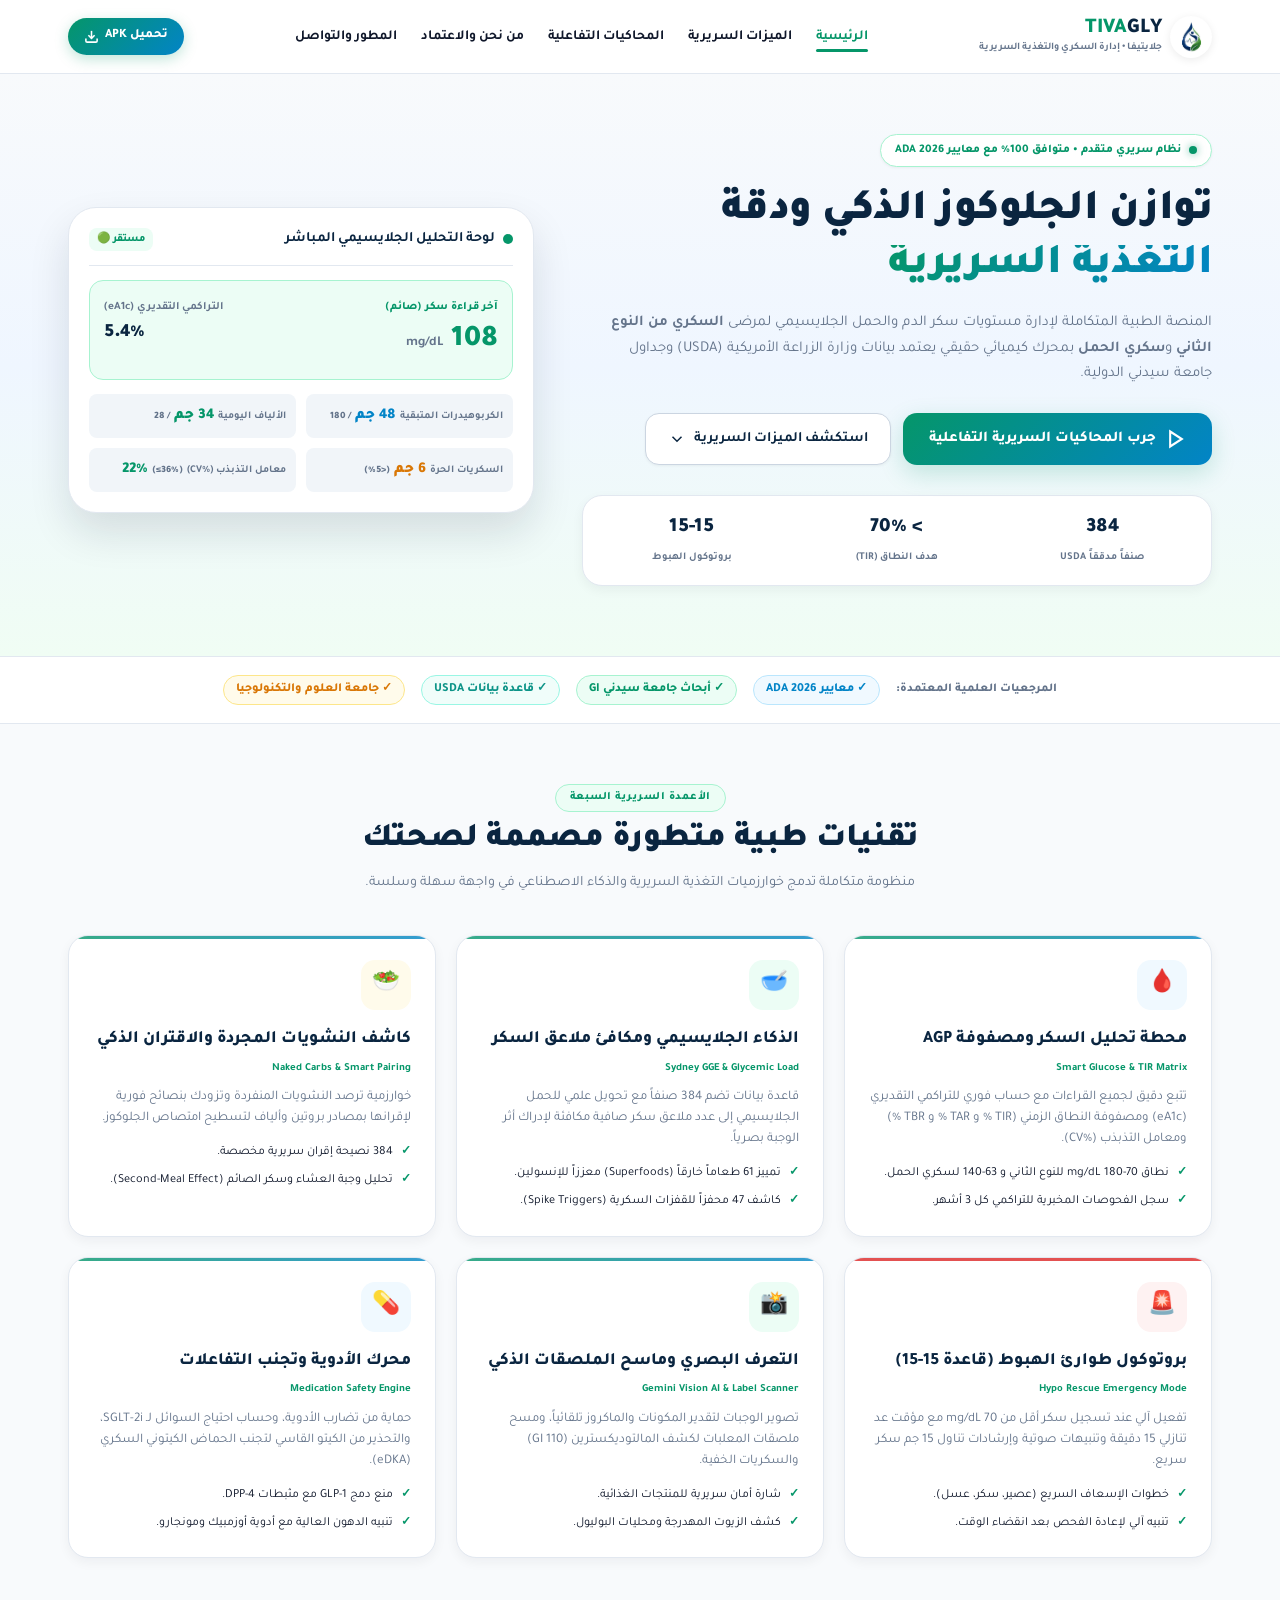
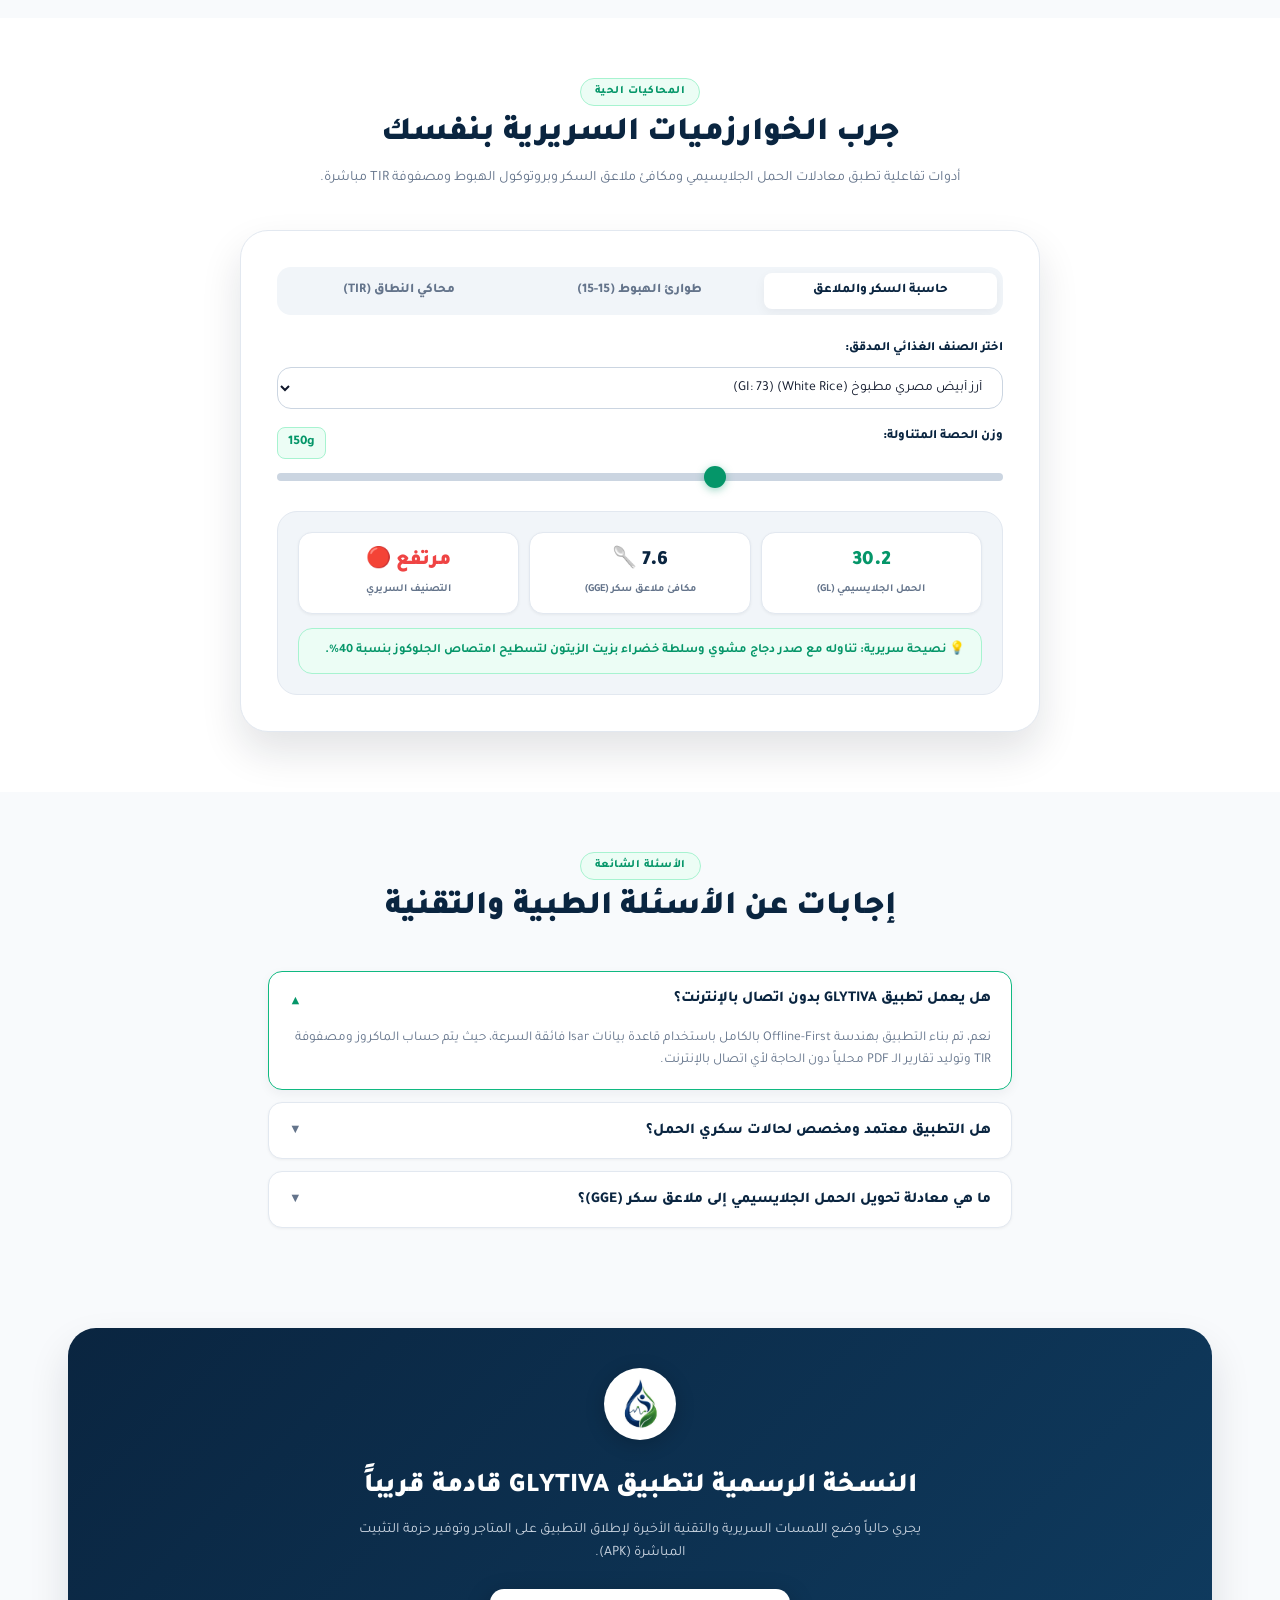
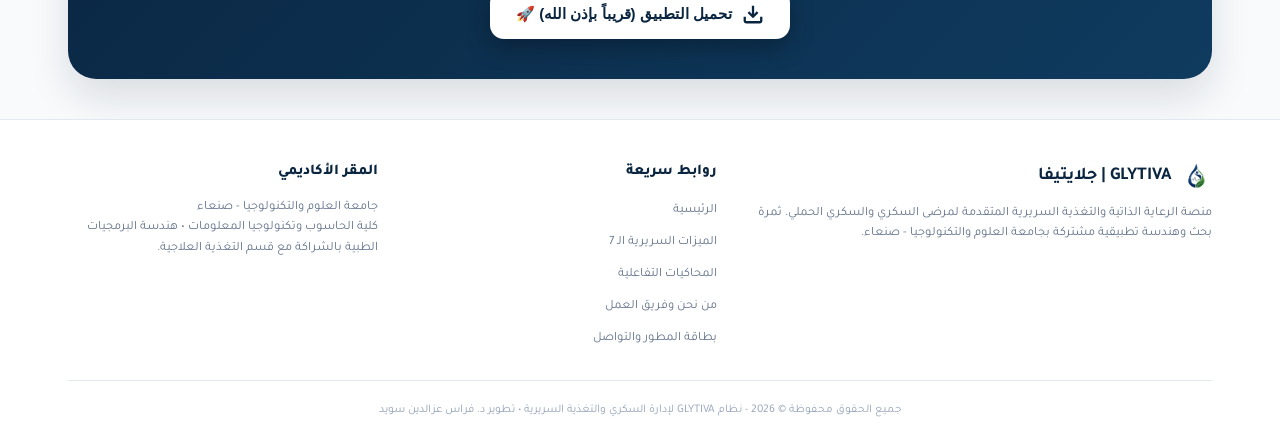
==== index.html @ 7be5f595 "Initial commit: GLYTIVA Light Responsive Landing Website suite" ====
<!DOCTYPE html>
<html lang="ar" dir="rtl">
<head>
  <meta charset="UTF-8">
  <meta name="viewport" content="width=device-width, initial-scale=1.0">
  <title>GLYTIVA | جلايتيفا - منصة التغذية السريرية وإدارة السكري المتقدمة</title>
  <meta name="description" content="النظام الطبي الأول المتكامل لإدارة سكر الدم والحمل الجلايسيمي لمرضى السكري والسكري الحملي بمعايير ADA 2026 وأبحاث جامعة سيدني">
  <link rel="icon" type="image/png" href="assets/images/logo.png">
  <link rel="stylesheet" href="css/style.css">
  <link rel="stylesheet" href="css/components.css">
</head>
<body>

  <!-- Site Header -->
  <header class="site-header">
    <div class="container nav-container">
      <a href="index.html" class="brand-logo-link">
        <img src="assets/images/logo.png" alt="GLYTIVA Logo" class="brand-logo-img">
        <div class="brand-text-group">
          <div class="brand-name">
            <span class="gly">GLY</span><span class="tiva">TIVA</span>
          </div>
          <span class="brand-tagline">جلايتيفا • إدارة السكري والتغذية السريرية</span>
        </div>
      </a>

      <!-- Desktop Nav Menu -->
      <ul class="desktop-nav-menu">
        <li><a href="index.html" class="active">الرئيسية</a></li>
        <li><a href="#features">الميزات السريرية</a></li>
        <li><a href="#interactive-suite">المحاكيات التفاعلية</a></li>
        <li><a href="about.html">من نحن والاعتماد</a></li>
        <li><a href="contact.html">المطور والتواصل</a></li>
      </ul>

      <!-- Action & Mobile Toggle -->
      <div class="header-action-btns">
        <a href="#download" class="btn-download-nav">
          <span>تحميل APK</span>
          <svg width="15" height="15" viewBox="0 0 24 24" fill="none" stroke="currentColor" stroke-width="2.5"><path d="M21 15v4a2 2 0 0 1-2 2H5a2 2 0 0 1-2-2v-4"/><polyline points="7 10 12 15 17 10"/><line x1="12" y1="15" x2="12" y2="3"/></svg>
        </a>
        <button class="mobile-menu-toggle" id="mobile-toggle" aria-label="القائمة">
          <span></span>
          <span></span>
          <span></span>
        </button>
      </div>
    </div>

    <!-- Mobile Drawer Menu -->
    <div class="mobile-drawer" id="mobile-drawer">
      <a href="index.html" class="active"><span>الرئيسية</span><span>🏠</span></a>
      <a href="#features"><span>الميزات السريرية الـ 7</span><span>✨</span></a>
      <a href="#interactive-suite"><span>المحاكيات التفاعلية الحية</span><span>🧮</span></a>
      <a href="about.html"><span>من نحن والاعتماد الأكاديمي</span><span>👥</span></a>
      <a href="contact.html"><span>بطاقة المطور والتواصل</span><span>📞</span></a>
      <button type="button" class="btn-hero-primary btn-download-trigger" style="margin-top: 6px; width: 100%; border: none; cursor: pointer; padding: 12px; font-size: 0.9rem;">
        <svg width="18" height="18" viewBox="0 0 24 24" fill="none" stroke="currentColor" stroke-width="2.5"><path d="M21 15v4a2 2 0 0 1-2 2H5a2 2 0 0 1-2-2v-4"/><polyline points="7 10 12 15 17 10"/><line x1="12" y1="15" x2="12" y2="3"/></svg>
        <span>تحميل التطبيق (قريباً بإذن الله)</span>
      </button>
    </div>
  </header>

  <!-- Hero Section -->
  <section class="hero-web-section">
    <div class="container">
      <div class="hero-grid">
        <!-- Content Side -->
        <div class="hero-content">
          <div class="badge-ada-pill">
            <span class="pulse-indicator"></span>
            <span>نظام سريري متقدم • متوافق 100% مع معايير ADA 2026</span>
          </div>

          <h1 class="hero-web-title">
            توازن الجلوكوز الذكي ودقة <span class="gradient-text">التغذية السريرية</span>
          </h1>

          <p class="hero-web-desc">
            المنصة الطبية المتكاملة لإدارة مستويات سكر الدم والحمل الجلايسيمي لمرضى <strong>السكري من النوع الثاني</strong> و<strong>سكري الحمل</strong> بمحرك كيميائي حقيقي يعتمد بيانات وزارة الزراعة الأمريكية (USDA) وجداول جامعة سيدني الدولية.
          </p>

          <div class="hero-buttons-group">
            <a href="#interactive-suite" class="btn-hero-primary">
              <svg width="20" height="20" viewBox="0 0 24 24" fill="none" stroke="currentColor" stroke-width="2.5"><polygon points="5 3 19 12 5 21 5 3"/></svg>
              <span>جرب المحاكيات السريرية التفاعلية</span>
            </a>
            <a href="#features" class="btn-hero-secondary">
              <span>استكشف الميزات السريرية</span>
              <svg width="18" height="18" viewBox="0 0 24 24" fill="none" stroke="currentColor" stroke-width="2"><polyline points="6 9 12 15 18 9"/></svg>
            </a>
          </div>

          <!-- Hero Stats Strip -->
          <div class="hero-stats-row">
            <div class="hero-stat-card">
              <span class="num">384</span>
              <span class="lbl">صنفاً مدققاً USDA</span>
            </div>
            <div class="hero-stat-card">
              <span class="num">&gt; 70%</span>
              <span class="lbl">هدف النطاق (TIR)</span>
            </div>
            <div class="hero-stat-card">
              <span class="num">15-15</span>
              <span class="lbl">بروتوكول الهبوط</span>
            </div>
          </div>
        </div>

        <!-- Visual Side -->
        <div class="hero-visual-card">
          <div class="visual-top-chip">
            <div style="display: flex; align-items: center; gap: 8px;">
              <div style="width: 10px; height: 10px; border-radius: 50%; background: #059669;"></div>
              <strong style="font-size: 0.95rem; color: var(--primary-navy);">لوحة التحليل الجلايسيمي المباشر</strong>
            </div>
            <span style="font-size: 0.72rem; color: var(--accent-emerald); font-weight: 800; background: var(--bg-emerald-soft); padding: 3px 8px; border-radius: var(--radius-sm);">
              مستقر 🟢
            </span>
          </div>

          <div class="glucose-hero-widget">
            <div class="val-row">
              <div>
                <span style="font-size: 0.75rem; color: var(--accent-emerald); font-weight: 800; display: block;">آخر قراءة سكر (صائم)</span>
                <span class="huge-val">108 <small style="font-size: 0.9rem; font-weight: bold; color: var(--text-muted);">mg/dL</small></span>
              </div>
              <div style="text-align: left;">
                <span style="font-size: 0.75rem; color: var(--text-muted); font-weight: bold;">التراكمي التقديري (eA1c)</span>
                <span style="font-size: 1.25rem; font-weight: 900; color: var(--primary-navy); display: block;">5.4%</span>
              </div>
            </div>
          </div>

          <div class="macro-hero-grid">
            <div class="macro-mini-tile">
              <span class="t-title">الكربوهيدرات المتبقية</span>
              <span class="t-val" style="color: #0284C7;">48 جم <small style="font-size: 0.65rem; color: var(--text-muted);">/ 180</small></span>
            </div>
            <div class="macro-mini-tile">
              <span class="t-title">الألياف اليومية</span>
              <span class="t-val" style="color: #059669;">34 جم <small style="font-size: 0.65rem; color: var(--text-muted);">/ 28</small></span>
            </div>
            <div class="macro-mini-tile">
              <span class="t-title">السكريات الحرة</span>
              <span class="t-val" style="color: #D97706;">6 جم <small style="font-size: 0.65rem; color: var(--text-muted);">(&lt;5%)</small></span>
            </div>
            <div class="macro-mini-tile">
              <span class="t-title">معامل التذبذب (%CV)</span>
              <span class="t-val" style="color: #059669;">22% <small style="font-size: 0.65rem; color: var(--text-muted);">(&le;36%)</small></span>
            </div>
          </div>
        </div>
      </div>
    </div>
  </section>

  <!-- Standards Bar -->
  <section style="background: #FFFFFF; border-top: 1px solid var(--border-subtle); border-bottom: 1px solid var(--border-subtle); padding: 18px 0;">
    <div class="container" style="display: flex; flex-wrap: wrap; justify-content: center; gap: 16px; align-items: center;">
      <span style="font-size: 0.8rem; font-weight: 800; color: var(--text-muted);">المرجعيات العلمية المعتمدة:</span>
      <span style="font-size: 0.82rem; font-weight: 800; color: #0284C7; background: #F0F9FF; padding: 4px 12px; border-radius: 999px; border: 1px solid #BAE6FD;">✓ معايير ADA 2026</span>
      <span style="font-size: 0.82rem; font-weight: 800; color: #059669; background: #ECFDF5; padding: 4px 12px; border-radius: 999px; border: 1px solid #A7F3D0;">✓ أبحاث جامعة سيدني GI</span>
      <span style="font-size: 0.82rem; font-weight: 800; color: #0D9488; background: #F0FDFA; padding: 4px 12px; border-radius: 999px; border: 1px solid #99F6E4;">✓ قاعدة بيانات USDA</span>
      <span style="font-size: 0.82rem; font-weight: 800; color: #D97706; background: #FFFBEB; padding: 4px 12px; border-radius: 999px; border: 1px solid #FDE68A;">✓ جامعة العلوم والتكنولوجيا</span>
    </div>
  </section>

  <!-- Core Features (7 Pillars) -->
  <section class="section-wrapper bg-subtle" id="features">
    <div class="container">
      <div class="section-title-wrap">
        <span class="section-tag-pill">الأعمدة السريرية السبعة</span>
        <h2 class="section-main-heading">تقنيات طبية متطورة مصممة لصحتك</h2>
        <p class="section-sub-desc">
          منظومة متكاملة تدمج خوارزميات التغذية السريرية والذكاء الاصطناعي في واجهة سهلة وسلسة.
        </p>
      </div>

      <div class="features-grid-3col">
        <!-- Card 1 -->
        <div class="light-feature-card">
          <div class="card-icon-container sky">🩸</div>
          <h3 class="card-heading">محطة تحليل السكر ومصفوفة AGP</h3>
          <span class="card-subtag">Smart Glucose & TIR Matrix</span>
          <p class="card-body-paragraph">
            تتبع دقيق لجميع القراءات مع حساب فوري للتراكمي التقديري (eA1c) ومصفوفة النطاق الزمني (TIR % و TAR % و TBR %) ومعامل التذبذب (%CV).
          </p>
          <ul class="card-bullet-list">
            <li><span class="check">✓</span><span>نطاق 70-180 mg/dL للنوع الثاني و 63-140 لسكري الحمل.</span></li>
            <li><span class="check">✓</span><span>سجل الفحوصات المخبرية للتراكمي كل 3 أشهر.</span></li>
          </ul>
        </div>

        <!-- Card 2 -->
        <div class="light-feature-card">
          <div class="card-icon-container emerald">🥣</div>
          <h3 class="card-heading">الذكاء الجلايسيمي ومكافئ ملاعق السكر</h3>
          <span class="card-subtag">Sydney GGE & Glycemic Load</span>
          <p class="card-body-paragraph">
            قاعدة بيانات تضم 384 صنفاً مع تحويل علمي للحمل الجلايسيمي إلى عدد ملاعق سكر صافية مكافئة لإدراك أثر الوجبة بصرياً.
          </p>
          <ul class="card-bullet-list">
            <li><span class="check">✓</span><span>تمييز 61 طعاماً خارقاً (Superfoods) معززاً للإنسولين.</span></li>
            <li><span class="check">✓</span><span>كاشف 47 محفزاً للقفزات السكرية (Spike Triggers).</span></li>
          </ul>
        </div>

        <!-- Card 3 -->
        <div class="light-feature-card">
          <div class="card-icon-container gold">🥗</div>
          <h3 class="card-heading">كاشف النشويات المجردة والاقتران الذكي</h3>
          <span class="card-subtag">Naked Carbs & Smart Pairing</span>
          <p class="card-body-paragraph">
            خوارزمية ترصد النشويات المنفردة وتزودك بنصائح فورية لإقرانها بمصادر بروتين وألياف لتسطيح امتصاص الجلوكوز.
          </p>
          <ul class="card-bullet-list">
            <li><span class="check">✓</span><span>384 نصيحة إقران سريرية مخصصة.</span></li>
            <li><span class="check">✓</span><span>تحليل وجبة العشاء وسكر الصائم (Second-Meal Effect).</span></li>
          </ul>
        </div>

        <!-- Card 4 -->
        <div class="light-feature-card red-border">
          <div class="card-icon-container red">🚨</div>
          <h3 class="card-heading">بروتوكول طوارئ الهبوط (قاعدة 15-15)</h3>
          <span class="card-subtag">Hypo Rescue Emergency Mode</span>
          <p class="card-body-paragraph">
            تفعيل آلي عند تسجيل سكر أقل من 70 mg/dL مع مؤقت عد تنازلي 15 دقيقة وتنبيهات صوتية وإرشادات تناول 15 جم سكر سريع.
          </p>
          <ul class="card-bullet-list">
            <li><span class="check">✓</span><span>خطوات الإسعاف السريع (عصير، سكر، عسل).</span></li>
            <li><span class="check">✓</span><span>تنبيه آلي لإعادة الفحص بعد انقضاء الوقت.</span></li>
          </ul>
        </div>

        <!-- Card 5 -->
        <div class="light-feature-card">
          <div class="card-icon-container emerald">📸</div>
          <h3 class="card-heading">التعرف البصري وماسح الملصقات الذكي</h3>
          <span class="card-subtag">Gemini Vision AI & Label Scanner</span>
          <p class="card-body-paragraph">
            تصوير الوجبات لتقدير المكونات والماكروز تلقائياً، ومسح ملصقات المعلبات لكشف المالتوديكسترين (GI 110) والسكريات الخفية.
          </p>
          <ul class="card-bullet-list">
            <li><span class="check">✓</span><span>شارة أمان سريرية للمنتجات الغذائية.</span></li>
            <li><span class="check">✓</span><span>كشف الزيوت المهدرجة ومحليات البوليول.</span></li>
          </ul>
        </div>

        <!-- Card 6 -->
        <div class="light-feature-card">
          <div class="card-icon-container sky">💊</div>
          <h3 class="card-heading">محرك الأدوية وتجنب التفاعلات</h3>
          <span class="card-subtag">Medication Safety Engine</span>
          <p class="card-body-paragraph">
            حماية من تضارب الأدوية، وحساب احتياج السوائل لـ SGLT-2i، والتحذير من الكيتو القاسي لتجنب الحماض الكيتوني السكري (eDKA).
          </p>
          <ul class="card-bullet-list">
            <li><span class="check">✓</span><span>منع دمج GLP-1 مع مثبطات DPP-4.</span></li>
            <li><span class="check">✓</span><span>تنبيه الدهون العالية مع أدوية أوزمبيك ومونجارو.</span></li>
          </ul>
        </div>
      </div>
    </div>
  </section>

  <!-- Interactive Clinical Tools Suite -->
  <section class="section-wrapper bg-white" id="interactive-suite">
    <div class="container">
      <div class="section-title-wrap">
        <span class="section-tag-pill">المحاكيات الحية</span>
        <h2 class="section-main-heading">جرب الخوارزميات السريرية بنفسك</h2>
        <p class="section-sub-desc">
          أدوات تفاعلية تطبق معادلات الحمل الجلايسيمي ومكافئ ملاعق السكر وبروتوكول الهبوط ومصفوفة TIR مباشرة.
        </p>
      </div>

      <div class="interactive-light-box">
        <!-- Tabs -->
        <div class="tab-nav-row">
          <button class="tab-nav-btn active" data-target="panel-calc">حاسبة السكر والملاعق</button>
          <button class="tab-nav-btn" data-target="panel-hypo">طوارئ الهبوط (15-15)</button>
          <button class="tab-nav-btn" data-target="panel-tir">محاكي النطاق (TIR)</button>
        </div>

        <!-- Panel 1: Glycemic & GGE Spoons Calculator -->
        <div class="tool-view-panel active" id="panel-calc">
          <div class="light-form-group">
            <label class="light-form-label">اختر الصنف الغذائي المدقق:</label>
            <select id="calc-food-select" class="light-select"></select>
          </div>

          <div class="light-form-group">
            <div class="light-form-label">
              <span>وزن الحصة المتناولة:</span>
              <span id="calc-portion-badge" class="slider-counter-badge">150g</span>
            </div>
            <input type="range" id="calc-portion-slider" class="light-range-slider" min="20" max="350" step="5" value="150">
          </div>

          <div class="calc-output-box">
            <div class="metrics-summary-grid">
              <div class="metric-card-light" id="calc-card-gl">
                <span class="val" id="calc-gl-val" style="color: #059669;">0.0</span>
                <span class="lbl">الحمل الجلايسيمي (GL)</span>
              </div>
              <div class="metric-card-light">
                <span class="val" id="calc-gge-val">0.0 🥄</span>
                <span class="lbl">مكافئ ملاعق سكر (GGE)</span>
              </div>
              <div class="metric-card-light">
                <span class="val" id="calc-category-val">منخفض 🟢</span>
                <span class="lbl">التصنيف السريري</span>
              </div>
            </div>
            <div class="pairing-alert-pill" id="calc-pairing-text">
              💡 جاري حساب نصيحة الإقران السريري...
            </div>
          </div>
        </div>

        <!-- Panel 2: Hypo Rescue 15-15 Timer -->
        <div class="tool-view-panel" id="panel-hypo">
          <p style="font-size: 0.88rem; color: #991B1B; text-align: center; font-weight: bold;">
            ⚠️ عند تسجيل سكر أقل من 70 mg/dL: تناول 15 جم سكريات سريعة فوراً وابدأ المؤقت!
          </p>
          <div class="hypo-timer-huge" id="hypo-timer-val">15:00</div>
          <p id="hypo-status-text" style="font-size: 0.82rem; color: var(--text-muted); text-align: center; margin-bottom: 16px;">
            بروتوكول قاعدة 15-15: تناول 15 جم كربوهيدرات سريعة وابدأ المؤقت
          </p>

          <div style="display: flex; gap: 10px; max-width: 400px; margin: 0 auto 16px;">
            <button id="hypo-start-btn" style="flex: 2; background: #DC2626; color: white; border: none; padding: 12px 18px; border-radius: var(--radius-md); font-family: var(--font-ar); font-size: 0.95rem; font-weight: 800; cursor: pointer;">
              بدء المؤقت (15 دقيقة) ▶️
            </button>
            <button id="hypo-reset-btn" style="flex: 1; background: var(--bg-subtle); color: var(--primary-navy); border: 1px solid var(--border-medium); padding: 12px; border-radius: var(--radius-md); font-family: var(--font-ar); font-weight: 700; cursor: pointer;">
              إعادة ضبط 🔄
            </button>
          </div>

          <div class="hypo-cards-grid">
            <div class="hypo-item-card">
              <span class="icon">🧃</span>
              <strong>نصف كوب عصير</strong>
              <div style="font-size: 0.7rem; margin-top: 2px;">15 جم سكر سريع</div>
            </div>
            <div class="hypo-item-card">
              <span class="icon">🧊</span>
              <strong>3-4 حبات سكر</strong>
              <div style="font-size: 0.7rem; margin-top: 2px;">مذابة في نصف كوب ماء</div>
            </div>
            <div class="hypo-item-card">
              <span class="icon">🍯</span>
              <strong>ملعقة طعام عسل</strong>
              <div style="font-size: 0.7rem; margin-top: 2px;">امتصاص فوري وسريع</div>
            </div>
          </div>
        </div>

        <!-- Panel 3: TIR Simulator -->
        <div class="tool-view-panel" id="panel-tir">
          <div class="light-form-group">
            <div class="light-form-label">
              <span>متوسط قراءات السكر اليومية:</span>
              <span id="tir-glucose-badge" class="slider-counter-badge">120 mg/dL</span>
            </div>
            <input type="range" id="tir-glucose-slider" class="light-range-slider" min="60" max="280" step="2" value="120">
          </div>

          <div class="calc-output-box">
            <div style="display: flex; justify-content: space-between; font-size: 0.92rem; font-weight: bold; margin-bottom: 8px;">
              <span>التراكمي التقديري (eA1c): <strong id="tir-ea1c-val" style="color: var(--accent-emerald);">5.8%</strong></span>
              <span>نسبة الوقت في النطاق (TIR): <strong id="tir-percent-val" style="color: var(--accent-emerald);">95%</strong></span>
            </div>

            <!-- Segmented Bar -->
            <div class="tir-bar-light">
              <div class="tir-seg-red" id="tir-bar-tbr" style="width: 2%;"></div>
              <div class="tir-seg-green" id="tir-bar-tir" style="width: 95%;"></div>
              <div class="tir-seg-gold" id="tir-bar-tar" style="width: 3%;"></div>
            </div>

            <div class="tir-legend-flex">
              <div class="tir-legend-item"><span class="legend-dot red"></span><span>هبوط (TBR &lt;4%)</span></div>
              <div class="tir-legend-item"><span class="legend-dot green"></span><span>النطاق المثالي (TIR &gt;70%)</span></div>
              <div class="tir-legend-item"><span class="legend-dot gold"></span><span>ارتفاع (TAR &lt;25%)</span></div>
            </div>

            <div style="margin-top: 14px; font-size: 0.85rem; color: var(--text-muted); text-align: center; border-top: 1px solid var(--border-subtle); padding-top: 10px;">
              معامل التذبذب الجلايسيمي (%CV): <span id="tir-cv-val" style="font-weight: 800; color: #059669;">ممتاز (مستقر) 🟢</span>
            </div>
          </div>
        </div>

      </div>
    </div>
  </section>

  <!-- FAQ Accordion -->
  <section class="section-wrapper bg-subtle">
    <div class="container" style="max-width: 800px;">
      <div class="section-title-wrap">
        <span class="section-tag-pill">الأسئلة الشائعة</span>
        <h2 class="section-main-heading">إجابات عن الأسئلة الطبية والتقنية</h2>
      </div>

      <div class="light-accordion-group">
        <div class="light-accordion-card active">
          <button class="light-accordion-header">
            <span>هل يعمل تطبيق GLYTIVA بدون اتصال بالإنترنت؟</span>
            <span class="arrow">▼</span>
          </button>
          <div class="light-accordion-body">
            نعم، تم بناء التطبيق بهندسة Offline-First بالكامل باستخدام قاعدة بيانات Isar فائقة السرعة، حيث يتم حساب الماكروز ومصفوفة TIR وتوليد تقارير الـ PDF محلياً دون الحاجة لأي اتصال بالإنترنت.
          </div>
        </div>

        <div class="light-accordion-card">
          <button class="light-accordion-header">
            <span>هل التطبيق معتمد ومخصص لحالات سكري الحمل؟</span>
            <span class="arrow">▼</span>
          </button>
          <div class="light-accordion-body">
            نعم، يطبق النظام بروتوكول الكلية الأمريكية لأطباء النساء والتوليد (ACOG) مع مستهدفات صارمة (صائم &le; 95، بعد الأكل &le; 120)، ويضمن توفير الحد الأدنى الآمن من الكربوهيدرات لصحة الجنين (175 جم يومياً).
          </div>
        </div>

        <div class="light-accordion-card">
          <button class="light-accordion-header">
            <span>ما هي معادلة تحويل الحمل الجلايسيمي إلى ملاعق سكر (GGE)؟</span>
            <span class="arrow">▼</span>
          </button>
          <div class="light-accordion-body">
            استناداً إلى دراسات جامعة سيدني، فإن كل 4 جرامات من الحمل الجلايسيمي تعادل ملعقة صغيرة من السكر الصافي في الدم، مما يمنح المريض فهماً بصرياً عملياً لتأثير كل وجبة يتناولها.
          </div>
        </div>
      </div>
    </div>
  </section>

  <!-- CTA Download Section -->
  <section class="container" id="download">
    <div class="download-cta-banner">
      <img src="assets/images/logo.png" alt="GLYTIVA Logo" style="width: 72px; height: 72px; border-radius: 50%; background: white; padding: 4px; margin-bottom: 16px; box-shadow: 0 4px 20px rgba(0,0,0,0.2);">
      <h2>النسخة الرسمية لتطبيق GLYTIVA قادمة قريباً</h2>
      <p>
        يجري حالياً وضع اللمسات السريرية والتقنية الأخيرة لإطلاق التطبيق على المتاجر وتوفير حزمة التثبيت المباشرة (APK).
      </p>
      <button type="button" class="btn-hero-primary btn-download-trigger" style="background: #FFFFFF; color: var(--primary-navy); box-shadow: 0 8px 25px rgba(0,0,0,0.3); border: none; cursor: pointer;">
        <svg width="22" height="22" viewBox="0 0 24 24" fill="none" stroke="currentColor" stroke-width="2.5"><path d="M21 15v4a2 2 0 0 1-2 2H5a2 2 0 0 1-2-2v-4"/><polyline points="7 10 12 15 17 10"/><line x1="12" y1="15" x2="12" y2="3"/></svg>
        <span>تحميل التطبيق (قريباً بإذن الله) 🚀</span>
      </button>
    </div>
  </section>

  <!-- Site Footer -->
  <footer class="main-site-footer">
    <div class="container">
      <div class="footer-top-grid">
        <div class="footer-col">
          <div style="display: flex; align-items: center; gap: 8px; margin-bottom: 12px;">
            <img src="assets/images/logo.png" alt="GLYTIVA" style="width: 32px; height: 32px; border-radius: 50%;">
            <strong style="font-size: 1.2rem; color: var(--primary-navy);">GLYTIVA | جلايتيفا</strong>
          </div>
          <p style="font-size: 0.85rem; color: var(--text-muted); line-height: 1.6;">
            منصة الرعاية الذاتية والتغذية السريرية المتقدمة لمرضى السكري والسكري الحملي. ثمرة بحث وهندسة تطبيقية مشتركة بجامعة العلوم والتكنولوجيا - صنعاء.
          </p>
        </div>

        <div class="footer-col">
          <h4>روابط سريعة</h4>
          <ul class="footer-links">
            <li><a href="index.html">الرئيسية</a></li>
            <li><a href="#features">الميزات السريرية الـ 7</a></li>
            <li><a href="#interactive-suite">المحاكيات التفاعلية</a></li>
            <li><a href="about.html">من نحن وفريق العمل</a></li>
            <li><a href="contact.html">بطاقة المطور والتواصل</a></li>
          </ul>
        </div>

        <div class="footer-col">
          <h4>المقر الأكاديمي</h4>
          <p style="font-size: 0.85rem; color: var(--text-muted); line-height: 1.6;">
            جامعة العلوم والتكنولوجيا - صنعاء<br>
            كلية الحاسوب وتكنولوجيا المعلومات • هندسة البرمجيات الطبية بالشراكة مع قسم التغذية العلاجية.
          </p>
        </div>
      </div>

      <div class="footer-bottom-bar">
        جميع الحقوق محفوظة © 2026 - نظام GLYTIVA لإدارة السكري والتغذية السريرية • تطوير د. فراس عزالدين سويد
      </div>
    </div>
  </footer>

  <script src="js/interactive-tools.js"></script>
  <script src="js/main.js"></script>
</body>
</html>
---- css/style.css ----
/* ==========================================================================
   GLYTIVA | جلايتيفا - Luxury Light Medical SaaS Landing Page Stylesheet
   Full-Width Responsive Web Design (Mobile-First & Desktop Optimized)
   ========================================================================== */

@import url('https://fonts.googleapis.com/css2?family=Tajawal:wght@300;400;500;700;800;900&family=Plus+Jakarta+Sans:wght@400;600;700;800&display=swap');

:root {
  /* Clean Light Medical Palette */
  --bg-body: #F8FAFC;
  --bg-surface: #FFFFFF;
  --bg-subtle: #F1F5F9;
  --bg-emerald-soft: #ECFDF5;
  --bg-sky-soft: #F0F9FF;
  --bg-red-soft: #FEF2F2;
  --bg-gold-soft: #FFFBEB;

  --text-main: #0F172A;
  --text-heading: #0A2540;
  --text-muted: #64748B;
  --text-light: #94A3B8;

  --primary-navy: #0A2540;
  --primary-blue: #0284C7;
  --primary-blue-dark: #0369A1;
  --accent-emerald: #059669;
  --accent-emerald-light: #10B981;
  --accent-mint: #0D9488;
  --accent-gold: #D97706;
  --accent-red: #DC2626;

  --border-subtle: #E2E8F0;
  --border-medium: #CBD5E1;
  --border-emerald: #A7F3D0;
  --border-sky: #BAE6FD;

  --font-ar: 'Tajawal', -apple-system, BlinkMacSystemFont, sans-serif;
  --font-en: 'Plus Jakarta Sans', sans-serif;

  --shadow-xs: 0 1px 3px rgba(0, 0, 0, 0.05);
  --shadow-sm: 0 4px 12px rgba(15, 23, 42, 0.05);
  --shadow-md: 0 10px 25px rgba(15, 23, 42, 0.08);
  --shadow-lg: 0 20px 40px rgba(15, 23, 42, 0.12);
  --shadow-emerald: 0 8px 25px rgba(5, 150, 105, 0.2);

  --radius-sm: 8px;
  --radius-md: 14px;
  --radius-lg: 20px;
  --radius-xl: 28px;
  --radius-full: 9999px;

  --header-height: 74px;
}

/* --------------------------------------------------------------------------
   Reset & Global Typography
   -------------------------------------------------------------------------- */
*, *::before, *::after {
  box-sizing: border-box;
  margin: 0;
  padding: 0;
  -webkit-tap-highlight-color: transparent;
}

html {
  font-family: var(--font-ar);
  direction: rtl;
  text-align: right;
  background-color: var(--bg-body);
  color: var(--text-main);
  scroll-behavior: smooth;
  font-size: 15px;
}

body {
  min-height: 100vh;
  background-color: var(--bg-body);
  color: var(--text-main);
  overflow-x: hidden;
  line-height: 1.6;
}

/* Standard Container */
.container {
  width: 100%;
  max-width: 1200px;
  margin: 0 auto;
  padding: 0 18px;
}

@media (min-width: 768px) {
  .container {
    padding: 0 28px;
  }
}

/* --------------------------------------------------------------------------
   Top Navigation Bar (Full Responsive & Mobile Perfect)
   -------------------------------------------------------------------------- */
.site-header {
  position: sticky;
  top: 0;
  width: 100%;
  height: var(--header-height);
  background: rgba(255, 255, 255, 0.95);
  backdrop-filter: blur(16px);
  -webkit-backdrop-filter: blur(16px);
  border-bottom: 1px solid var(--border-subtle);
  z-index: 1000;
  transition: all 0.3s ease;
}

.site-header .nav-container {
  display: flex;
  align-items: center;
  justify-content: space-between;
  height: 100%;
  gap: 12px;
}

.brand-logo-link {
  display: flex;
  align-items: center;
  gap: 8px;
  text-decoration: none;
  min-width: 0;
  flex-shrink: 1;
}

.brand-logo-img {
  width: 36px;
  height: 36px;
  border-radius: var(--radius-full);
  background: #FFFFFF;
  padding: 2px;
  box-shadow: 0 2px 8px rgba(0, 0, 0, 0.08);
  object-fit: contain;
  flex-shrink: 0;
}

@media (min-width: 768px) {
  .brand-logo-img {
    width: 42px;
    height: 42px;
  }
}

.brand-text-group {
  display: flex;
  flex-direction: column;
  min-width: 0;
}

.brand-name {
  font-size: 1.25rem;
  font-weight: 900;
  line-height: 1.1;
  display: flex;
  align-items: center;
  white-space: nowrap;
}

@media (min-width: 768px) {
  .brand-name {
    font-size: 1.4rem;
  }
}

.brand-name .gly {
  color: var(--primary-navy);
}

.brand-name .tiva {
  color: var(--accent-emerald);
}

.brand-tagline {
  font-size: 0.68rem;
  color: var(--text-muted);
  font-weight: 700;
  white-space: nowrap;
  display: none; /* Hide on mobile to avoid line breaking */
}

@media (min-width: 768px) {
  .brand-tagline {
    display: block; /* Show on tablets and desktop */
  }
}

/* Desktop Navigation Menu */
.desktop-nav-menu {
  display: none;
  align-items: center;
  gap: 24px;
  list-style: none;
}

.desktop-nav-menu a {
  text-decoration: none;
  color: var(--text-main);
  font-weight: 700;
  font-size: 0.92rem;
  transition: color 0.2s ease;
  position: relative;
  padding: 4px 0;
  white-space: nowrap;
}

.desktop-nav-menu a:hover,
.desktop-nav-menu a.active {
  color: var(--accent-emerald);
}

.desktop-nav-menu a.active::after {
  content: '';
  position: absolute;
  bottom: -4px;
  left: 0;
  width: 100%;
  height: 2.5px;
  background: var(--accent-emerald);
  border-radius: 2px;
}

.header-action-btns {
  display: flex;
  align-items: center;
  gap: 8px;
  flex-shrink: 0;
}

.btn-download-nav {
  background: linear-gradient(135deg, #059669 0%, #0284C7 100%);
  color: #FFFFFF;
  font-weight: 800;
  font-size: 0.85rem;
  padding: 8px 16px;
  border-radius: var(--radius-full);
  text-decoration: none;
  display: none; /* Hidden on small mobile screens to keep header ultra clean */
  align-items: center;
  gap: 6px;
  box-shadow: 0 4px 14px rgba(5, 150, 105, 0.25);
  white-space: nowrap;
  transition: transform 0.2s ease, box-shadow 0.2s ease;
}

@media (min-width: 576px) {
  .btn-download-nav {
    display: inline-flex; /* Shown on screens >= 576px */
  }
}

.btn-download-nav:hover {
  transform: translateY(-1px);
  box-shadow: 0 6px 18px rgba(5, 150, 105, 0.35);
}

/* Mobile Hamburger Toggle */
.mobile-menu-toggle {
  display: flex;
  flex-direction: column;
  justify-content: center;
  align-items: center;
  width: 40px;
  height: 40px;
  border-radius: var(--radius-sm);
  background: var(--bg-subtle);
  border: 1px solid var(--border-subtle);
  cursor: pointer;
  gap: 5px;
  padding: 8px;
  flex-shrink: 0;
}

.mobile-menu-toggle span {
  width: 20px;
  height: 2px;
  background-color: var(--primary-navy);
  border-radius: 2px;
  transition: all 0.3s ease;
}

.mobile-menu-toggle.open span:nth-child(1) {
  transform: translateY(7px) rotate(45deg);
}

.mobile-menu-toggle.open span:nth-child(2) {
  opacity: 0;
}

.mobile-menu-toggle.open span:nth-child(3) {
  transform: translateY(-7px) rotate(-45deg);
}

/* Mobile Drawer */
.mobile-drawer {
  position: fixed;
  top: var(--header-height);
  right: 0;
  width: 100%;
  background: #FFFFFF;
  border-bottom: 1px solid var(--border-subtle);
  box-shadow: var(--shadow-lg);
  padding: 20px;
  display: none;
  flex-direction: column;
  gap: 14px;
  z-index: 999;
  animation: slideDown 0.25s ease forwards;
}

.mobile-drawer.show {
  display: flex;
}

@keyframes slideDown {
  from { opacity: 0; transform: translateY(-10px); }
  to { opacity: 1; transform: translateY(0); }
}

.mobile-drawer a {
  text-decoration: none;
  color: var(--text-main);
  font-weight: 700;
  font-size: 1rem;
  padding: 10px 14px;
  border-radius: var(--radius-sm);
  transition: background-color 0.2s ease;
  display: flex;
  align-items: center;
  justify-content: space-between;
}

.mobile-drawer a:hover,
.mobile-drawer a.active {
  background-color: var(--bg-emerald-soft);
  color: var(--accent-emerald);
}

@media (min-width: 992px) {
  .desktop-nav-menu {
    display: flex;
  }
  .mobile-menu-toggle {
    display: none;
  }
}

/* --------------------------------------------------------------------------
   Hero Section (Light Luxury Medical)
   -------------------------------------------------------------------------- */
.hero-web-section {
  padding: 40px 0 50px;
  background: linear-gradient(180deg, #F8FAFC 0%, #EFF6FF 50%, #F0FDF4 100%);
  position: relative;
  overflow: hidden;
}

.hero-grid {
  display: grid;
  grid-template-columns: 1fr;
  gap: 36px;
  align-items: center;
}

@media (min-width: 992px) {
  .hero-grid {
    grid-template-columns: 1.15fr 0.85fr;
    gap: 48px;
    padding: 20px 0;
  }
}

.hero-content {
  text-align: center;
}

@media (min-width: 992px) {
  .hero-content {
    text-align: right;
  }
}

.badge-ada-pill {
  display: inline-flex;
  align-items: center;
  gap: 8px;
  padding: 6px 14px;
  background: #FFFFFF;
  border: 1px solid var(--border-emerald);
  border-radius: var(--radius-full);
  color: var(--accent-emerald);
  font-size: 0.78rem;
  font-weight: 800;
  box-shadow: var(--shadow-xs);
  margin-bottom: 18px;
}

.badge-ada-pill .pulse-indicator {
  width: 8px;
  height: 8px;
  border-radius: 50%;
  background-color: var(--accent-emerald);
  box-shadow: 0 0 8px rgba(5, 150, 105, 0.6);
}

.hero-web-title {
  font-size: 2.1rem;
  font-weight: 900;
  color: var(--primary-navy);
  line-height: 1.28;
  margin-bottom: 16px;
  letter-spacing: -0.5px;
}

@media (min-width: 768px) {
  .hero-web-title {
    font-size: 2.85rem;
  }
}

.hero-web-title .gradient-text {
  background: linear-gradient(135deg, #059669 0%, #0284C7 100%);
  -webkit-background-clip: text;
  -webkit-text-fill-color: transparent;
}

.hero-web-desc {
  font-size: 1rem;
  color: var(--text-muted);
  line-height: 1.7;
  margin-bottom: 26px;
  max-width: 620px;
}

@media (max-width: 991px) {
  .hero-web-desc {
    margin-left: auto;
    margin-right: auto;
  }
}

.hero-buttons-group {
  display: flex;
  flex-direction: column;
  gap: 12px;
  margin-bottom: 30px;
}

@media (min-width: 480px) {
  .hero-buttons-group {
    flex-direction: row;
    justify-content: center;
  }
}

@media (min-width: 992px) {
  .hero-buttons-group {
    justify-content: flex-start;
  }
}

.btn-hero-primary {
  background: linear-gradient(135deg, #059669 0%, #0284C7 100%);
  color: #FFFFFF;
  font-weight: 800;
  font-size: 1rem;
  padding: 14px 26px;
  border-radius: var(--radius-md);
  text-decoration: none;
  display: inline-flex;
  align-items: center;
  justify-content: center;
  gap: 10px;
  box-shadow: var(--shadow-emerald);
  transition: all 0.25s ease;
}

.btn-hero-primary:hover {
  transform: translateY(-2px);
  box-shadow: 0 12px 28px rgba(5, 150, 105, 0.3);
}

.btn-hero-secondary {
  background: #FFFFFF;
  color: var(--primary-navy);
  font-weight: 700;
  font-size: 0.95rem;
  padding: 14px 22px;
  border-radius: var(--radius-md);
  text-decoration: none;
  display: inline-flex;
  align-items: center;
  justify-content: center;
  gap: 8px;
  border: 1px solid var(--border-medium);
  box-shadow: var(--shadow-xs);
  transition: all 0.2s ease;
}

.btn-hero-secondary:hover {
  background: var(--bg-subtle);
  border-color: var(--text-muted);
}

/* Hero Stats Bar */
.hero-stats-row {
  display: grid;
  grid-template-columns: repeat(3, 1fr);
  gap: 12px;
  background: #FFFFFF;
  border: 1px solid var(--border-subtle);
  border-radius: var(--radius-lg);
  padding: 16px 12px;
  box-shadow: var(--shadow-sm);
}

.hero-stat-card {
  text-align: center;
}

.hero-stat-card .num {
  font-size: 1.35rem;
  font-weight: 900;
  color: var(--primary-navy);
  display: block;
}

.hero-stat-card .lbl {
  font-size: 0.7rem;
  color: var(--text-muted);
  font-weight: 700;
}

/* Hero Visual Graphic (Realistic App Showcase) */
.hero-visual-card {
  background: #FFFFFF;
  border: 1px solid var(--border-subtle);
  border-radius: var(--radius-xl);
  padding: 20px;
  box-shadow: var(--shadow-lg);
  position: relative;
}

.visual-top-chip {
  display: flex;
  align-items: center;
  justify-content: space-between;
  padding-bottom: 14px;
  margin-bottom: 14px;
  border-bottom: 1px solid var(--border-subtle);
}

.glucose-hero-widget {
  background: var(--bg-emerald-soft);
  border: 1px solid var(--border-emerald);
  border-radius: var(--radius-md);
  padding: 14px;
  margin-bottom: 14px;
}

.glucose-hero-widget .val-row {
  display: flex;
  justify-content: space-between;
  align-items: baseline;
}

.glucose-hero-widget .huge-val {
  font-size: 2rem;
  font-weight: 900;
  color: var(--accent-emerald);
}

.macro-hero-grid {
  display: grid;
  grid-template-columns: repeat(2, 1fr);
  gap: 10px;
}

.macro-mini-tile {
  background: var(--bg-subtle);
  border-radius: var(--radius-sm);
  padding: 10px;
}

.macro-mini-tile .t-title {
  font-size: 0.7rem;
  color: var(--text-muted);
  font-weight: 700;
}

.macro-mini-tile .t-val {
  font-size: 1rem;
  font-weight: 900;
  color: var(--primary-navy);
}

/* --------------------------------------------------------------------------
   Section Headers (Global)
   -------------------------------------------------------------------------- */
.section-wrapper {
  padding: 60px 0;
}

.section-wrapper.bg-white {
  background: #FFFFFF;
}

.section-wrapper.bg-subtle {
  background: #F8FAFC;
}

.section-title-wrap {
  text-align: center;
  margin-bottom: 40px;
  max-width: 680px;
  margin-left: auto;
  margin-right: auto;
}

.section-tag-pill {
  font-size: 0.75rem;
  font-weight: 800;
  color: var(--accent-emerald);
  background: var(--bg-emerald-soft);
  border: 1px solid var(--border-emerald);
  padding: 4px 14px;
  border-radius: var(--radius-full);
  display: inline-block;
  margin-bottom: 8px;
  text-transform: uppercase;
  letter-spacing: 0.5px;
}

.section-main-heading {
  font-size: 1.8rem;
  font-weight: 900;
  color: var(--primary-navy);
  line-height: 1.3;
  margin-bottom: 10px;
}

@media (min-width: 768px) {
  .section-main-heading {
    font-size: 2.2rem;
  }
}

.section-sub-desc {
  font-size: 0.95rem;
  color: var(--text-muted);
  line-height: 1.6;
}

/* --------------------------------------------------------------------------
   Core Features Grid (7 Pillars)
   -------------------------------------------------------------------------- */
.features-grid-3col {
  display: grid;
  grid-template-columns: 1fr;
  gap: 20px;
}

@media (min-width: 640px) {
  .features-grid-3col {
    grid-template-columns: repeat(2, 1fr);
  }
}

@media (min-width: 1024px) {
  .features-grid-3col {
    grid-template-columns: repeat(3, 1fr);
  }
}

.light-feature-card {
  background: #FFFFFF;
  border: 1px solid var(--border-subtle);
  border-radius: var(--radius-lg);
  padding: 24px;
  box-shadow: var(--shadow-sm);
  transition: transform 0.25s ease, box-shadow 0.25s ease, border-color 0.25s ease;
  position: relative;
  overflow: hidden;
}

.light-feature-card:hover {
  transform: translateY(-4px);
  box-shadow: var(--shadow-md);
  border-color: var(--accent-emerald-light);
}

.light-feature-card::before {
  content: '';
  position: absolute;
  top: 0;
  right: 0;
  width: 100%;
  height: 3px;
  background: linear-gradient(90deg, #059669 0%, #0284C7 100%);
  opacity: 0.8;
}

.light-feature-card.red-border::before {
  background: #DC2626;
}

.card-icon-container {
  width: 50px;
  height: 50px;
  border-radius: var(--radius-md);
  display: flex;
  align-items: center;
  justify-content: center;
  font-size: 1.5rem;
  margin-bottom: 16px;
}

.card-icon-container.emerald {
  background: var(--bg-emerald-soft);
  color: var(--accent-emerald);
}

.card-icon-container.sky {
  background: var(--bg-sky-soft);
  color: var(--primary-blue);
}

.card-icon-container.red {
  background: var(--bg-red-soft);
  color: var(--accent-red);
}

.card-icon-container.gold {
  background: var(--bg-gold-soft);
  color: var(--accent-gold);
}

.card-heading {
  font-size: 1.15rem;
  font-weight: 800;
  color: var(--primary-navy);
  margin-bottom: 6px;
}

.card-subtag {
  font-size: 0.72rem;
  font-weight: 700;
  color: var(--accent-emerald);
  display: block;
  margin-bottom: 10px;
}

.card-body-paragraph {
  font-size: 0.88rem;
  color: var(--text-muted);
  line-height: 1.6;
}

/* Bullet list inside card */
.card-bullet-list {
  list-style: none;
  margin-top: 14px;
  display: flex;
  flex-direction: column;
  gap: 8px;
}

.card-bullet-list li {
  display: flex;
  align-items: flex-start;
  gap: 8px;
  font-size: 0.82rem;
  color: var(--text-main);
}

.card-bullet-list li span.check {
  color: var(--accent-emerald);
  font-weight: bold;
}

/* --------------------------------------------------------------------------
   Interactive Tools Section (Light SaaS Simulator)
   -------------------------------------------------------------------------- */
.interactive-light-box {
  background: #FFFFFF;
  border: 1px solid var(--border-subtle);
  border-radius: var(--radius-xl);
  box-shadow: var(--shadow-lg);
  padding: 24px;
  max-width: 800px;
  margin: 0 auto;
}

@media (min-width: 768px) {
  .interactive-light-box {
    padding: 36px;
  }
}

.tab-nav-row {
  display: flex;
  gap: 8px;
  background: var(--bg-subtle);
  padding: 6px;
  border-radius: var(--radius-md);
  margin-bottom: 24px;
  overflow-x: auto;
}

.tab-nav-btn {
  flex: 1;
  border: none;
  background: transparent;
  color: var(--text-muted);
  font-family: var(--font-ar);
  font-size: 0.88rem;
  font-weight: 800;
  padding: 10px 12px;
  border-radius: var(--radius-sm);
  cursor: pointer;
  transition: all 0.2s ease;
  white-space: nowrap;
  text-align: center;
}

.tab-nav-btn.active {
  background: #FFFFFF;
  color: var(--primary-navy);
  box-shadow: var(--shadow-sm);
}

.tool-view-panel {
  display: none;
}

.tool-view-panel.active {
  display: block;
  animation: fadeIn 0.3s ease;
}

/* Form Styles */
.light-form-group {
  margin-bottom: 18px;
}

.light-form-label {
  display: flex;
  justify-content: space-between;
  font-size: 0.85rem;
  font-weight: 800;
  color: var(--primary-navy);
  margin-bottom: 8px;
}

.light-select, .light-input, .light-textarea {
  width: 100%;
  background: #FFFFFF;
  border: 1px solid var(--border-medium);
  border-radius: var(--radius-md);
  padding: 12px 16px;
  font-family: var(--font-ar);
  font-size: 0.92rem;
  color: var(--text-main);
  outline: none;
  transition: border-color 0.2s ease, box-shadow 0.2s ease;
}

.light-select:focus, .light-input:focus, .light-textarea:focus {
  border-color: var(--accent-emerald);
  box-shadow: 0 0 0 3px rgba(5, 150, 105, 0.15);
}

/* Calculator Result Panel */
.calc-output-box {
  background: var(--bg-subtle);
  border: 1px solid var(--border-subtle);
  border-radius: var(--radius-lg);
  padding: 20px;
  margin-top: 20px;
}

.metrics-summary-grid {
  display: grid;
  grid-template-columns: repeat(3, 1fr);
  gap: 10px;
  text-align: center;
  margin-bottom: 14px;
}

.metric-card-light {
  background: #FFFFFF;
  border: 1px solid var(--border-subtle);
  border-radius: var(--radius-md);
  padding: 12px 6px;
  box-shadow: var(--shadow-xs);
}

.metric-card-light .val {
  font-size: 1.35rem;
  font-weight: 900;
  color: var(--primary-navy);
  display: block;
}

.metric-card-light .lbl {
  font-size: 0.72rem;
  color: var(--text-muted);
  font-weight: 700;
}

.pairing-alert-pill {
  background: var(--bg-emerald-soft);
  border: 1px solid var(--border-emerald);
  border-radius: var(--radius-md);
  padding: 12px 16px;
  font-size: 0.85rem;
  color: var(--accent-emerald);
  line-height: 1.55;
  font-weight: 600;
}

/* --------------------------------------------------------------------------
   Team Honor Board & Profile Spotlight (About & Contact)
   -------------------------------------------------------------------------- */
.developer-profile-hero {
  background: #FFFFFF;
  border: 1px solid var(--border-subtle);
  border-radius: var(--radius-xl);
  padding: 28px;
  box-shadow: var(--shadow-md);
  margin-bottom: 30px;
}

.dev-hero-header {
  display: flex;
  flex-direction: column;
  gap: 16px;
  align-items: center;
  text-align: center;
  margin-bottom: 18px;
}

@media (min-width: 640px) {
  .dev-hero-header {
    flex-direction: row;
    text-align: right;
  }
}

.dev-avatar-box {
  width: 84px;
  height: 84px;
  border-radius: 50%;
  background: linear-gradient(135deg, #059669 0%, #0284C7 100%);
  padding: 3px;
  flex-shrink: 0;
}

.dev-avatar-inner {
  width: 100%;
  height: 100%;
  background: #FFFFFF;
  border-radius: 50%;
  display: flex;
  align-items: center;
  justify-content: center;
  font-size: 2.2rem;
}

.dev-title-name {
  font-size: 1.5rem;
  font-weight: 900;
  color: var(--primary-navy);
}

.dev-role-badge {
  font-size: 0.82rem;
  font-weight: 800;
  color: var(--accent-emerald);
}

.dev-uni {
  font-size: 0.78rem;
  color: var(--text-muted);
}

.dev-action-row {
  display: flex;
  flex-wrap: wrap;
  gap: 10px;
  margin-top: 18px;
}

.btn-contact-light {
  flex: 1;
  min-width: 160px;
  display: inline-flex;
  align-items: center;
  justify-content: center;
  gap: 8px;
  padding: 12px 18px;
  border-radius: var(--radius-md);
  text-decoration: none;
  font-weight: 800;
  font-size: 0.88rem;
  transition: all 0.2s ease;
}

.btn-contact-light.whatsapp {
  background: #25D366;
  color: #03200C;
  box-shadow: 0 4px 14px rgba(37, 211, 102, 0.25);
}

.btn-contact-light.linkedin {
  background: #0A66C2;
  color: #FFFFFF;
  box-shadow: 0 4px 14px rgba(10, 102, 194, 0.25);
}

.btn-contact-light.email {
  background: var(--bg-subtle);
  color: var(--primary-navy);
  border: 1px solid var(--border-medium);
}

/* 12 Dietitians Grid (Light Theme) */
.dietitians-grid {
  display: grid;
  grid-template-columns: 1fr;
  gap: 12px;
}

@media (min-width: 640px) {
  .dietitians-grid {
    grid-template-columns: repeat(2, 1fr);
  }
}

@media (min-width: 1024px) {
  .dietitians-grid {
    grid-template-columns: repeat(3, 1fr);
  }
}

.dietitian-tile {
  background: #FFFFFF;
  border: 1px solid var(--border-subtle);
  border-radius: var(--radius-md);
  padding: 14px 16px;
  display: flex;
  align-items: center;
  justify-content: space-between;
  box-shadow: var(--shadow-xs);
  transition: border-color 0.2s ease;
}

.dietitian-tile:hover {
  border-color: var(--border-emerald);
}

.dietitian-tile .d-name {
  font-weight: 800;
  font-size: 0.9rem;
  color: var(--primary-navy);
}

.dietitian-tile .d-badge {
  font-size: 0.7rem;
  font-weight: 800;
  color: var(--accent-emerald);
  background: var(--bg-emerald-soft);
  padding: 3px 8px;
  border-radius: var(--radius-sm);
}

/* --------------------------------------------------------------------------
   CTA Download Banner (Light & High Impact)
   -------------------------------------------------------------------------- */
.download-cta-banner {
  background: linear-gradient(135deg, #0A2540 0%, #0F3B5F 100%);
  border-radius: var(--radius-xl);
  padding: 40px 24px;
  text-align: center;
  color: #FFFFFF;
  box-shadow: var(--shadow-lg);
  margin: 40px 0;
}

.download-cta-banner h2 {
  font-size: 1.8rem;
  font-weight: 900;
  margin-bottom: 10px;
}

.download-cta-banner p {
  font-size: 0.95rem;
  color: #CBD5E1;
  max-width: 580px;
  margin: 0 auto 24px;
}

/* --------------------------------------------------------------------------
   Footer Section (Clean & Complete)
   -------------------------------------------------------------------------- */
.main-site-footer {
  background: #FFFFFF;
  border-top: 1px solid var(--border-subtle);
  padding: 40px 0 20px;
  margin-top: 40px;
}

.footer-top-grid {
  display: grid;
  grid-template-columns: 1fr;
  gap: 30px;
  margin-bottom: 30px;
}

@media (min-width: 768px) {
  .footer-top-grid {
    grid-template-columns: 1.5fr 1fr 1fr;
  }
}

.footer-col h4 {
  font-size: 1rem;
  font-weight: 800;
  color: var(--primary-navy);
  margin-bottom: 14px;
}

.footer-links {
  list-style: none;
  display: flex;
  flex-direction: column;
  gap: 8px;
}

.footer-links a {
  text-decoration: none;
  color: var(--text-muted);
  font-size: 0.85rem;
  transition: color 0.2s ease;
}

.footer-links a:hover {
  color: var(--accent-emerald);
}

.footer-bottom-bar {
  border-top: 1px solid var(--border-subtle);
  padding-top: 20px;
  text-align: center;
  font-size: 0.78rem;
  color: var(--text-light);
}

/* --------------------------------------------------------------------------
   Toast Notice
   -------------------------------------------------------------------------- */
.toast-popup {
  position: fixed;
  bottom: 24px;
  left: 50%;
  transform: translateX(-50%) translateY(100px);
  background: var(--primary-navy);
  color: #FFFFFF;
  padding: 12px 24px;
  border-radius: var(--radius-full);
  font-size: 0.88rem;
  font-weight: 800;
  box-shadow: var(--shadow-lg);
  z-index: 2000;
  opacity: 0;
  pointer-events: none;
  transition: all 0.3s cubic-bezier(0.34, 1.56, 0.64, 1);
  display: flex;
  align-items: center;
  gap: 10px;
}

.toast-popup.show {
  transform: translateX(-50%) translateY(0);
  opacity: 1;
  pointer-events: auto;
}
---- css/components.css ----
/* ==========================================================================
   GLYTIVA | Components & Interactive Elements (Light SaaS Theme)
   ========================================================================== */

/* Hypo Rescue Timer (Light Theme) */
.hypo-timer-huge {
  font-family: var(--font-en);
  font-size: 3rem;
  font-weight: 900;
  color: #DC2626;
  text-align: center;
  letter-spacing: 2px;
  margin: 12px 0;
}

.hypo-cards-grid {
  display: grid;
  grid-template-columns: repeat(3, 1fr);
  gap: 10px;
  margin-top: 18px;
}

.hypo-item-card {
  background: var(--bg-red-soft);
  border: 1px solid #FECACA;
  border-radius: var(--radius-md);
  padding: 14px 8px;
  text-align: center;
  font-size: 0.78rem;
  color: #991B1B;
}

.hypo-item-card .icon {
  font-size: 1.8rem;
  display: block;
  margin-bottom: 6px;
}

/* Range Slider Styling */
.light-range-slider {
  -webkit-appearance: none;
  appearance: none;
  width: 100%;
  height: 8px;
  border-radius: 4px;
  background: var(--border-medium);
  outline: none;
}

.light-range-slider::-webkit-slider-thumb {
  -webkit-appearance: none;
  appearance: none;
  width: 22px;
  height: 22px;
  border-radius: 50%;
  background: var(--accent-emerald);
  cursor: pointer;
  box-shadow: 0 2px 8px rgba(5, 150, 105, 0.4);
}

.slider-counter-badge {
  font-size: 0.88rem;
  font-weight: 800;
  color: var(--accent-emerald);
  background: var(--bg-emerald-soft);
  padding: 4px 10px;
  border-radius: var(--radius-sm);
  border: 1px solid var(--border-emerald);
}

/* TIR Segment Bar (Light Theme) */
.tir-bar-light {
  height: 26px;
  border-radius: var(--radius-full);
  overflow: hidden;
  display: flex;
  margin: 14px 0;
  background: var(--border-subtle);
  border: 1px solid var(--border-medium);
}

.tir-seg-red {
  background: #EF4444;
  height: 100%;
  transition: width 0.3s ease;
}

.tir-seg-green {
  background: #10B981;
  height: 100%;
  transition: width 0.3s ease;
}

.tir-seg-gold {
  background: #F59E0B;
  height: 100%;
  transition: width 0.3s ease;
}

.tir-legend-flex {
  display: flex;
  flex-wrap: wrap;
  justify-content: space-between;
  font-size: 0.78rem;
  color: var(--text-muted);
  margin-top: 10px;
}

.tir-legend-item {
  display: flex;
  align-items: center;
  gap: 6px;
}

.legend-dot {
  width: 10px;
  height: 10px;
  border-radius: 50%;
}

.legend-dot.red { background: #EF4444; }
.legend-dot.green { background: #10B981; }
.legend-dot.gold { background: #F59E0B; }

/* Accordion Component (Light Theme) */
.light-accordion-group {
  display: flex;
  flex-direction: column;
  gap: 12px;
}

.light-accordion-card {
  background: #FFFFFF;
  border: 1px solid var(--border-subtle);
  border-radius: var(--radius-md);
  overflow: hidden;
  box-shadow: var(--shadow-xs);
  transition: all 0.25s ease;
}

.light-accordion-card.active {
  border-color: var(--accent-emerald-light);
  box-shadow: var(--shadow-sm);
}

.light-accordion-header {
  width: 100%;
  background: transparent;
  border: none;
  padding: 18px 20px;
  display: flex;
  align-items: center;
  justify-content: space-between;
  color: var(--primary-navy);
  font-family: var(--font-ar);
  font-size: 1rem;
  font-weight: 800;
  cursor: pointer;
  text-align: right;
  gap: 12px;
}

.light-accordion-header .arrow {
  font-size: 0.85rem;
  color: var(--text-muted);
  transition: transform 0.3s ease;
  flex-shrink: 0;
}

.light-accordion-card.active .arrow {
  transform: rotate(180deg);
  color: var(--accent-emerald);
}

.light-accordion-body {
  max-height: 0;
  overflow: hidden;
  transition: max-height 0.3s ease-out, padding 0.3s ease;
  padding: 0 20px;
  font-size: 0.9rem;
  color: var(--text-muted);
  line-height: 1.65;
}

.light-accordion-card.active .light-accordion-body {
  max-height: 500px;
  padding-bottom: 18px;
}

/* Legal Disclaimer Box (Light Theme) */
.disclaimer-box-light {
  background: #FEF2F2;
  border: 1px solid #FECACA;
  border-radius: var(--radius-lg);
  padding: 24px;
  margin-top: 30px;
}

.disclaimer-box-light h4 {
  color: #991B1B;
  font-size: 1.05rem;
  font-weight: 800;
  display: flex;
  align-items: center;
  gap: 8px;
  margin-bottom: 12px;
}

.disclaimer-box-light p {
  font-size: 0.85rem;
  color: #7F1D1D;
  line-height: 1.65;
}

/* ==========================================================================
   Coming Soon Modal (بطاقة إشعار توفر التطبيق قريباً)
   ========================================================================== */
.app-modal-backdrop {
  position: fixed;
  top: 0;
  left: 0;
  width: 100vw;
  height: 100vh;
  background: rgba(15, 23, 42, 0.65);
  backdrop-filter: blur(8px);
  -webkit-backdrop-filter: blur(8px);
  display: flex;
  align-items: center;
  justify-content: center;
  padding: 20px;
  z-index: 3000;
  opacity: 0;
  pointer-events: none;
  transition: opacity 0.3s ease;
}

.app-modal-backdrop.show {
  opacity: 1;
  pointer-events: auto;
}

.app-modal-card {
  background: #FFFFFF;
  border-radius: var(--radius-xl);
  padding: 32px 24px;
  max-width: 440px;
  width: 100%;
  text-align: center;
  box-shadow: 0 25px 50px -12px rgba(0, 0, 0, 0.25);
  border: 1px solid var(--border-subtle);
  transform: scale(0.9) translateY(20px);
  transition: transform 0.3s cubic-bezier(0.34, 1.56, 0.64, 1);
  position: relative;
}

.app-modal-backdrop.show .app-modal-card {
  transform: scale(1) translateY(0);
}

.modal-icon-glow {
  width: 72px;
  height: 72px;
  border-radius: 50%;
  background: var(--bg-emerald-soft);
  border: 2px solid var(--border-emerald);
  display: flex;
  align-items: center;
  justify-content: center;
  font-size: 2.2rem;
  margin: 0 auto 16px;
  box-shadow: 0 0 20px rgba(5, 150, 105, 0.2);
}

.modal-status-badge {
  display: inline-block;
  background: #EFF6FF;
  color: #0284C7;
  border: 1px solid #BAE6FD;
  font-size: 0.75rem;
  font-weight: 800;
  padding: 4px 12px;
  border-radius: var(--radius-full);
  margin-bottom: 12px;
}

.modal-main-title {
  font-size: 1.35rem;
  font-weight: 900;
  color: var(--primary-navy);
  margin-bottom: 10px;
}

.modal-desc-text {
  font-size: 0.9rem;
  color: var(--text-muted);
  line-height: 1.65;
  margin-bottom: 22px;
}

.modal-btn-action {
  width: 100%;
  background: linear-gradient(135deg, #059669 0%, #0284C7 100%);
  color: #FFFFFF;
  font-weight: 800;
  font-size: 0.95rem;
  padding: 13px 20px;
  border-radius: var(--radius-md);
  border: none;
  cursor: pointer;
  display: inline-flex;
  align-items: center;
  justify-content: center;
  gap: 8px;
  box-shadow: var(--shadow-emerald);
  margin-bottom: 10px;
  text-decoration: none;
  font-family: var(--font-ar);
}

.modal-btn-close {
  width: 100%;
  background: var(--primary-navy);
  color: #FFFFFF;
  font-weight: 800;
  font-size: 0.95rem;
  padding: 13px 20px;
  border-radius: var(--radius-md);
  border: none;
  cursor: pointer;
  font-family: var(--font-ar);
  transition: all 0.25s ease;
  box-shadow: var(--shadow-sm);
}

.modal-btn-close:hover {
  background: var(--primary-navy-dark);
  box-shadow: var(--shadow-md);
  transform: translateY(-1px);
}
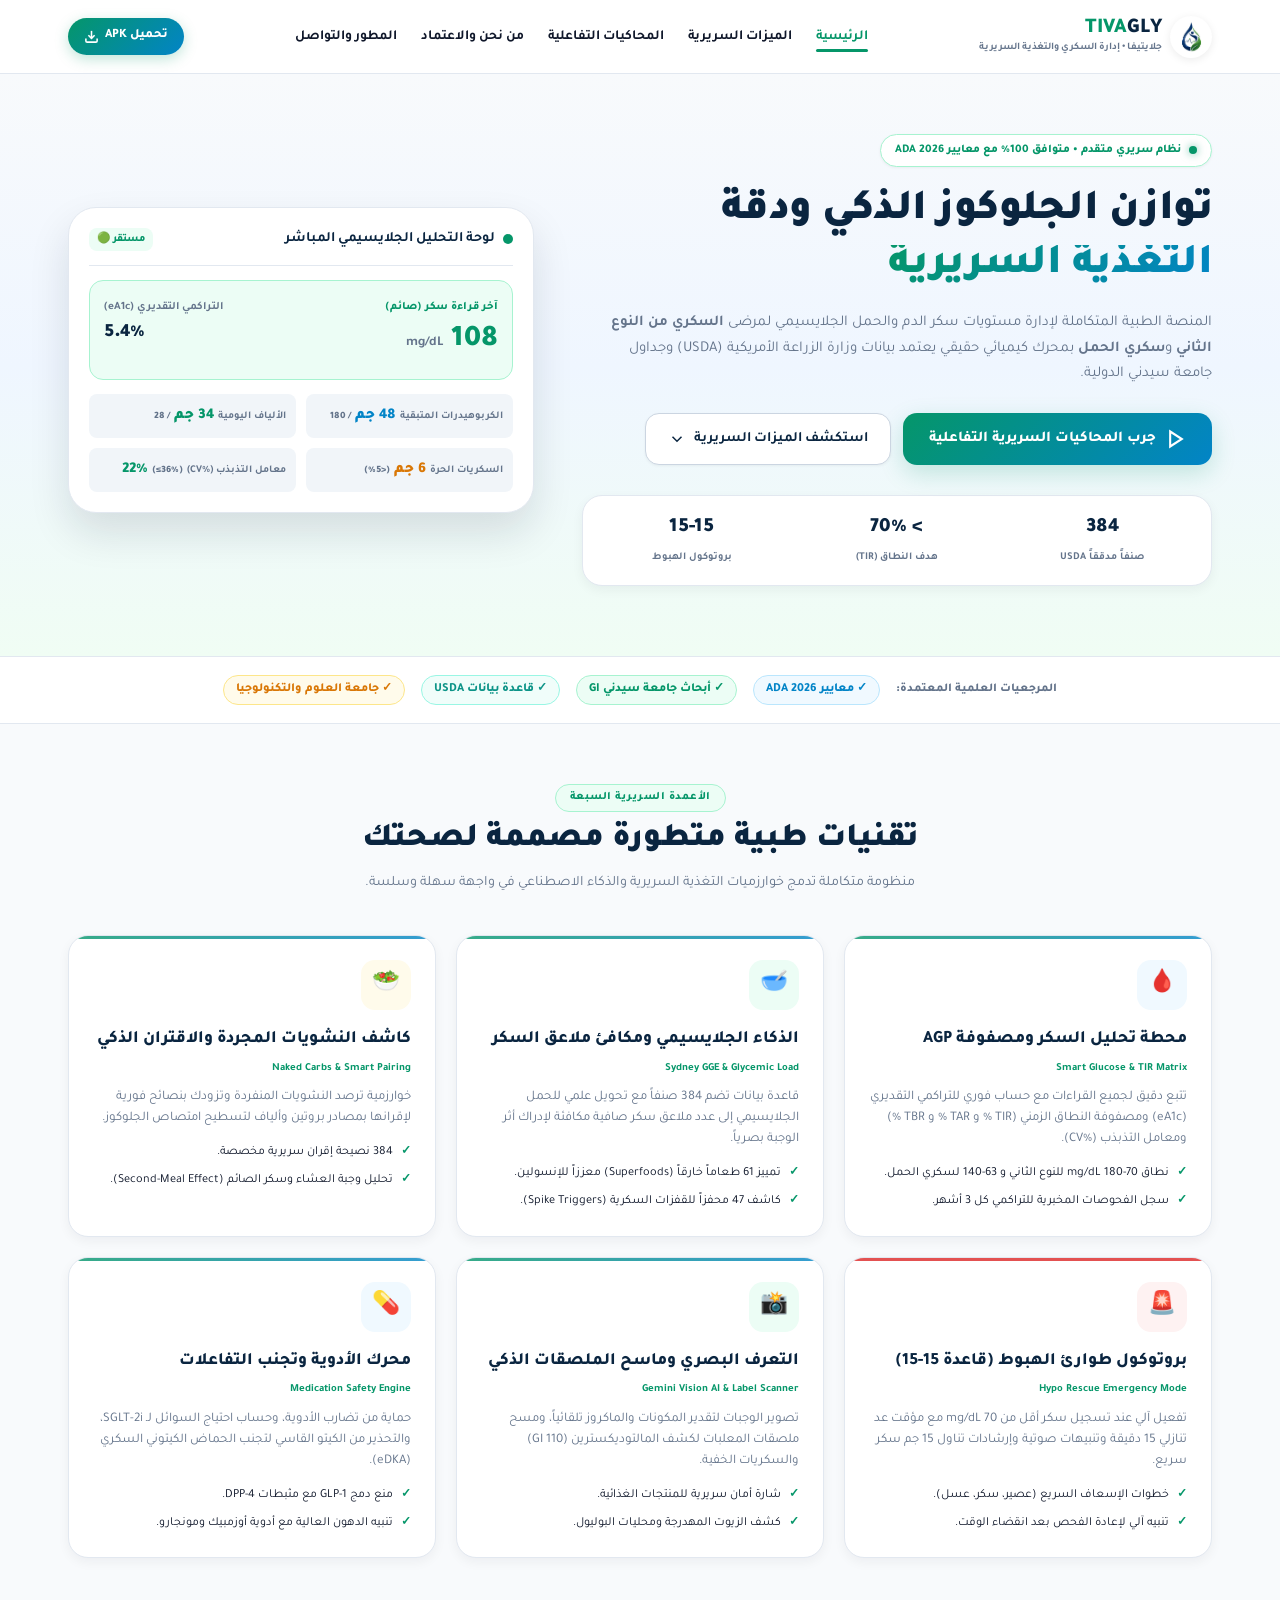
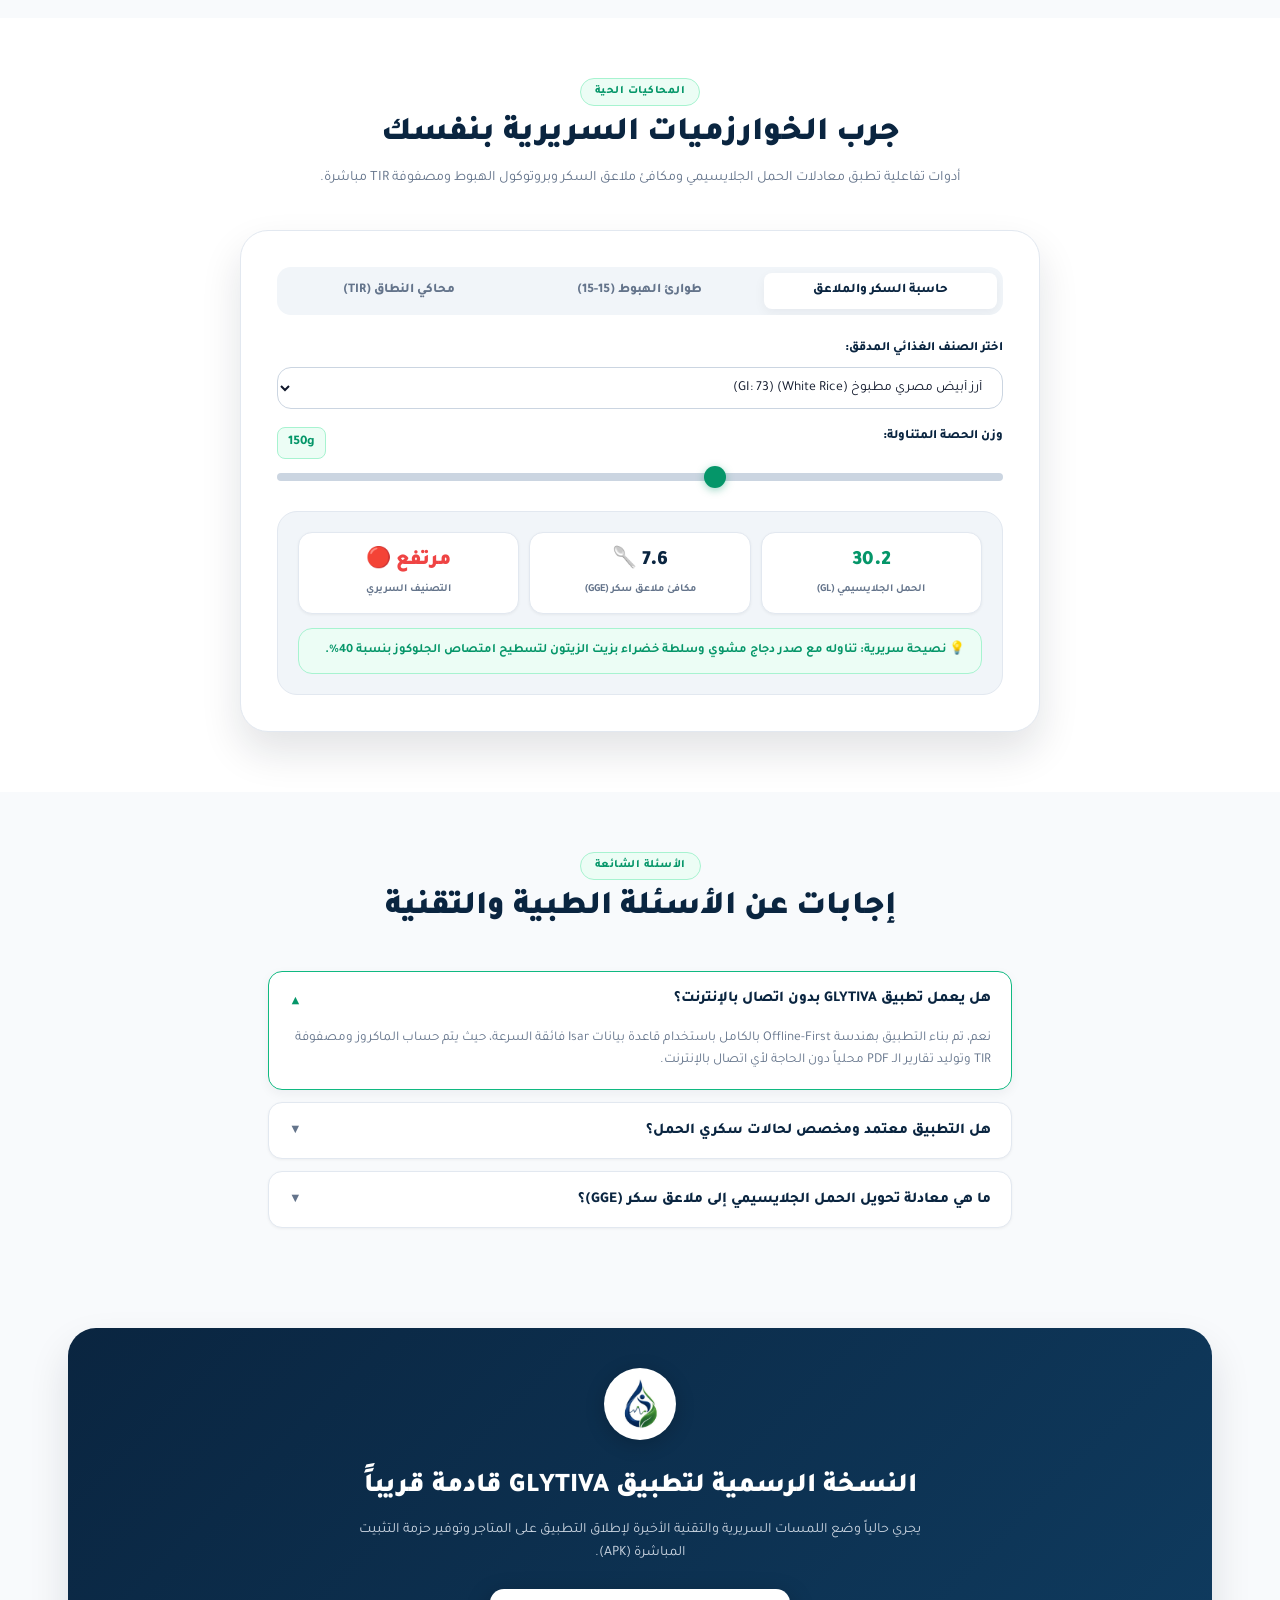
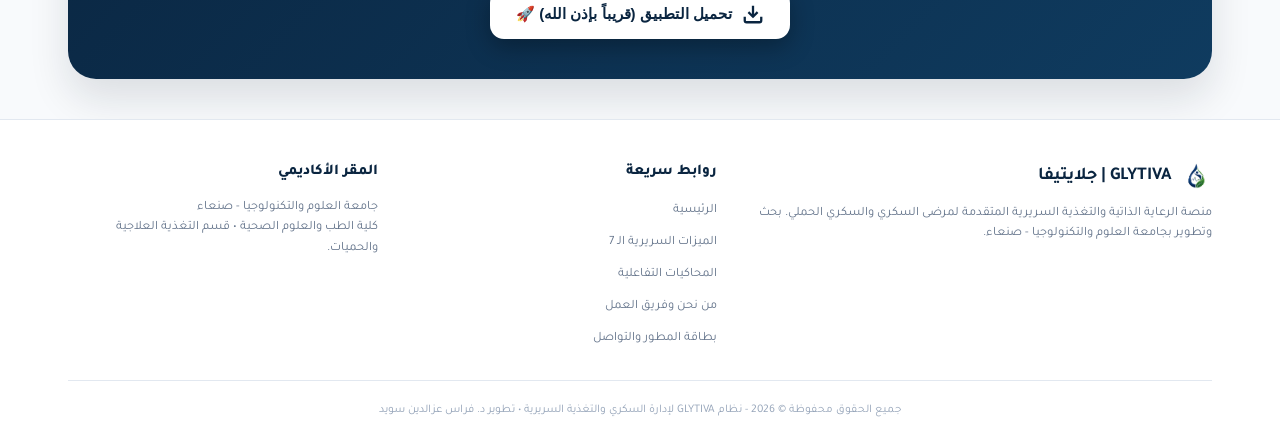
==== commit f93b601b: "Update academic affiliation: Faculty of Medicine - Clinical Nutrition Dept" ====
--- a/index.html
+++ b/index.html
@@ -465,7 +465,7 @@
             <strong style="font-size: 1.2rem; color: var(--primary-navy);">GLYTIVA | جلايتيفا</strong>
           </div>
           <p style="font-size: 0.85rem; color: var(--text-muted); line-height: 1.6;">
-            منصة الرعاية الذاتية والتغذية السريرية المتقدمة لمرضى السكري والسكري الحملي. ثمرة بحث وهندسة تطبيقية مشتركة بجامعة العلوم والتكنولوجيا - صنعاء.
+            منصة الرعاية الذاتية والتغذية السريرية المتقدمة لمرضى السكري والسكري الحملي. بحث وتطوير بجامعة العلوم والتكنولوجيا - صنعاء.
           </p>
         </div>
 
@@ -484,7 +484,7 @@
           <h4>المقر الأكاديمي</h4>
           <p style="font-size: 0.85rem; color: var(--text-muted); line-height: 1.6;">
             جامعة العلوم والتكنولوجيا - صنعاء<br>
-            كلية الحاسوب وتكنولوجيا المعلومات • هندسة البرمجيات الطبية بالشراكة مع قسم التغذية العلاجية.
+            كلية الطب والعلوم الصحية • قسم التغذية العلاجية والحميات.
           </p>
         </div>
       </div>
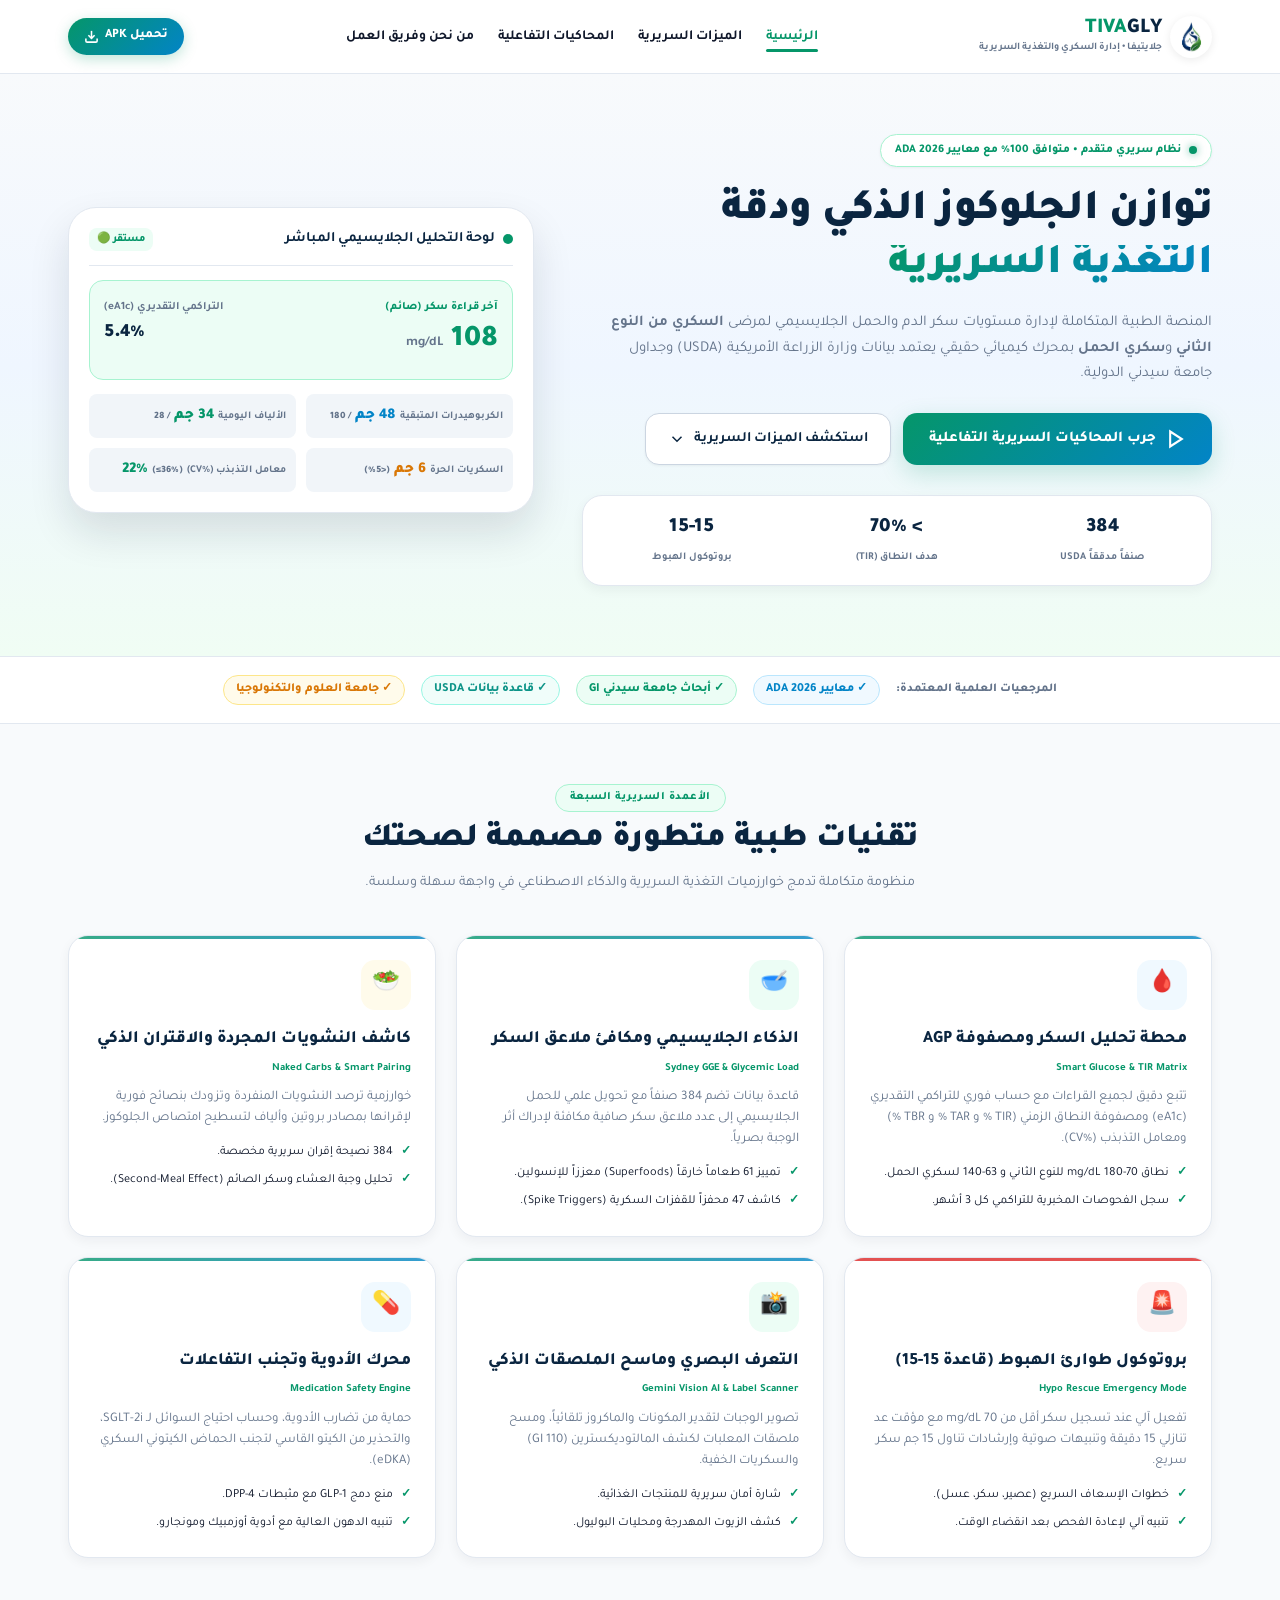
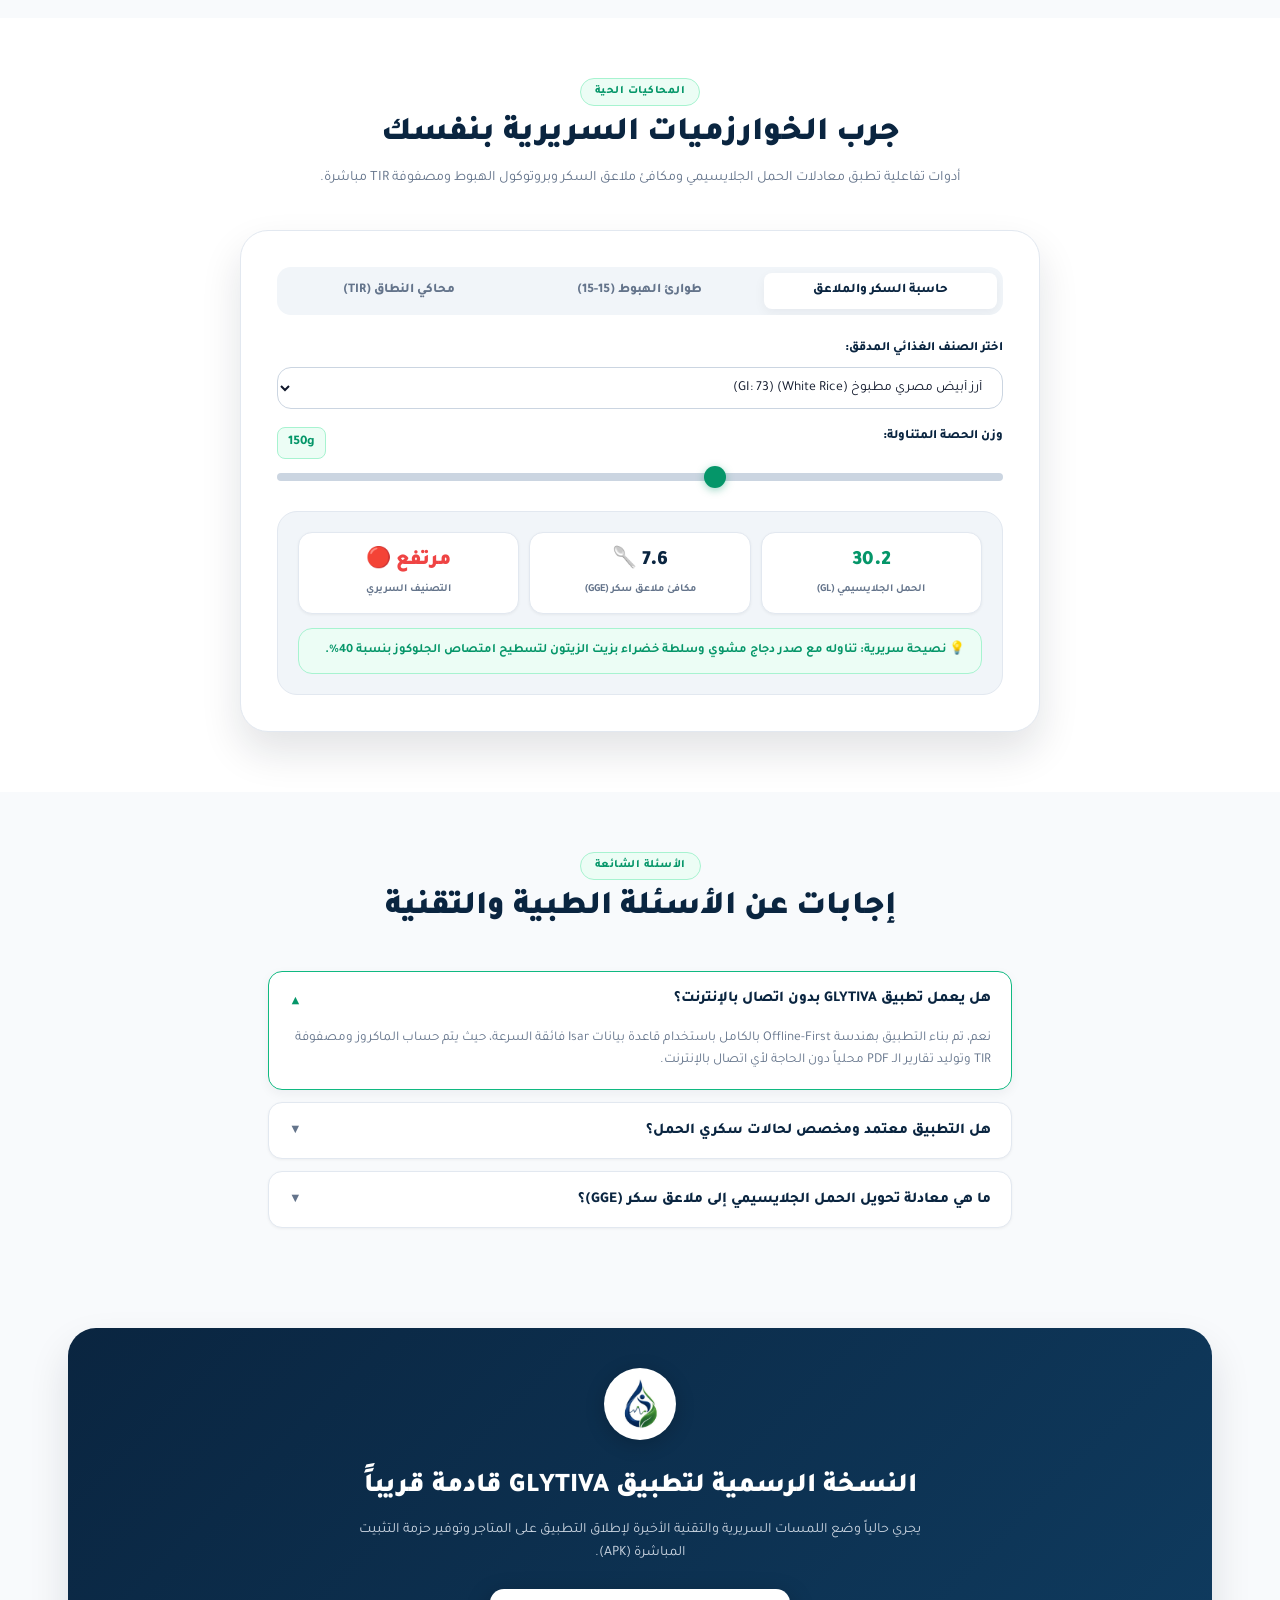
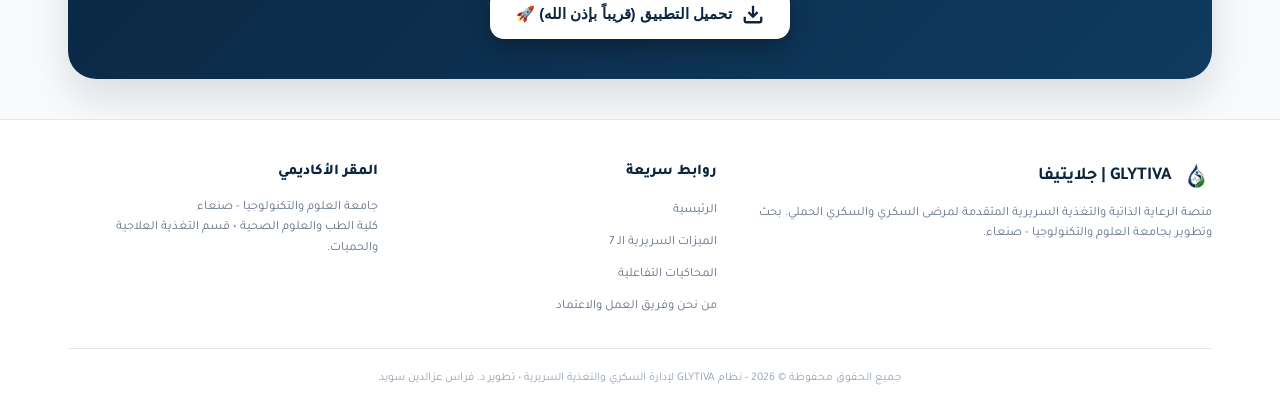
==== commit d548d70e: "Remove contact.html and consolidate developer contact channels into about.html" ====
--- a/index.html
+++ b/index.html
@@ -29,8 +29,7 @@
         <li><a href="index.html" class="active">الرئيسية</a></li>
         <li><a href="#features">الميزات السريرية</a></li>
         <li><a href="#interactive-suite">المحاكيات التفاعلية</a></li>
-        <li><a href="about.html">من نحن والاعتماد</a></li>
-        <li><a href="contact.html">المطور والتواصل</a></li>
+        <li><a href="about.html">من نحن وفريق العمل</a></li>
       </ul>
 
       <!-- Action & Mobile Toggle -->
@@ -52,8 +51,7 @@
       <a href="index.html" class="active"><span>الرئيسية</span><span>🏠</span></a>
       <a href="#features"><span>الميزات السريرية الـ 7</span><span>✨</span></a>
       <a href="#interactive-suite"><span>المحاكيات التفاعلية الحية</span><span>🧮</span></a>
-      <a href="about.html"><span>من نحن والاعتماد الأكاديمي</span><span>👥</span></a>
-      <a href="contact.html"><span>بطاقة المطور والتواصل</span><span>📞</span></a>
+      <a href="about.html"><span>من نحن وفريق العمل والاعتماد</span><span>👥</span></a>
       <button type="button" class="btn-hero-primary btn-download-trigger" style="margin-top: 6px; width: 100%; border: none; cursor: pointer; padding: 12px; font-size: 0.9rem;">
         <svg width="18" height="18" viewBox="0 0 24 24" fill="none" stroke="currentColor" stroke-width="2.5"><path d="M21 15v4a2 2 0 0 1-2 2H5a2 2 0 0 1-2-2v-4"/><polyline points="7 10 12 15 17 10"/><line x1="12" y1="15" x2="12" y2="3"/></svg>
         <span>تحميل التطبيق (قريباً بإذن الله)</span>
@@ -475,8 +473,7 @@
             <li><a href="index.html">الرئيسية</a></li>
             <li><a href="#features">الميزات السريرية الـ 7</a></li>
             <li><a href="#interactive-suite">المحاكيات التفاعلية</a></li>
-            <li><a href="about.html">من نحن وفريق العمل</a></li>
-            <li><a href="contact.html">بطاقة المطور والتواصل</a></li>
+            <li><a href="about.html">من نحن وفريق العمل والاعتماد</a></li>
           </ul>
         </div>
 
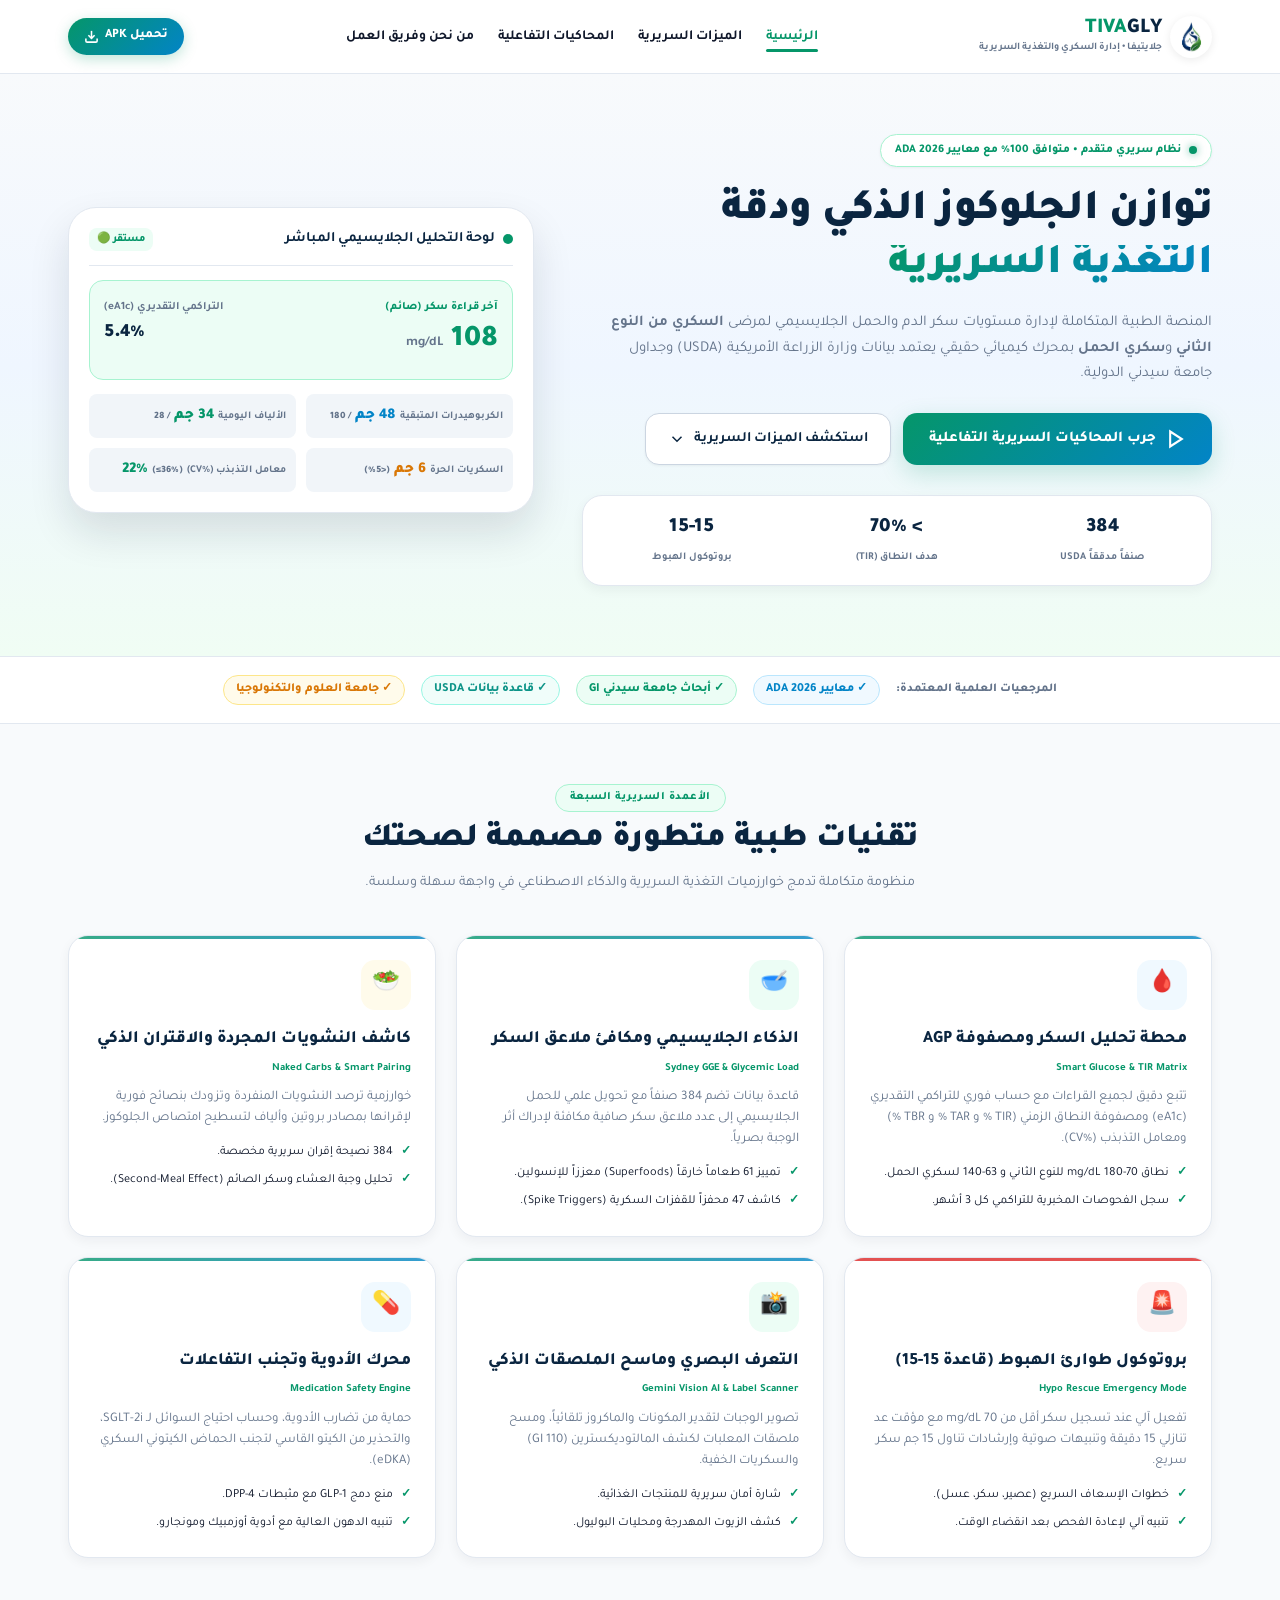
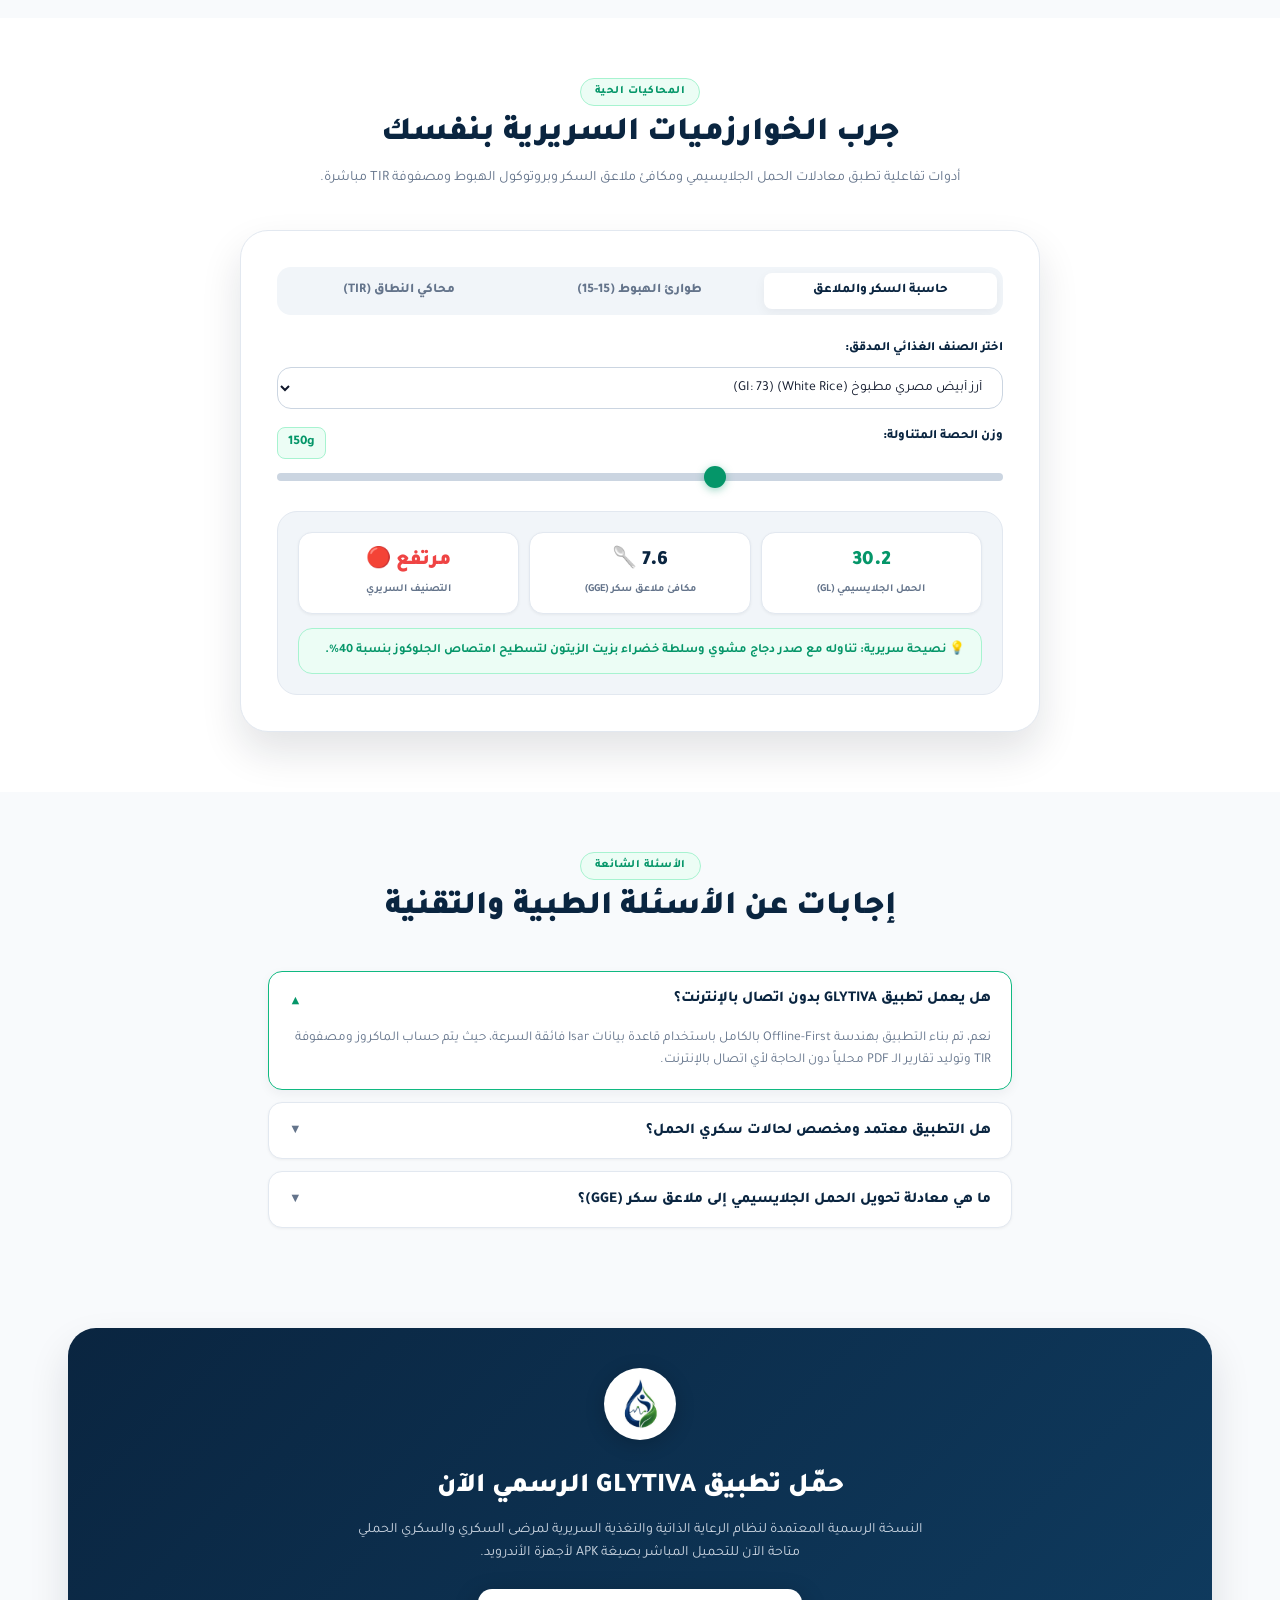
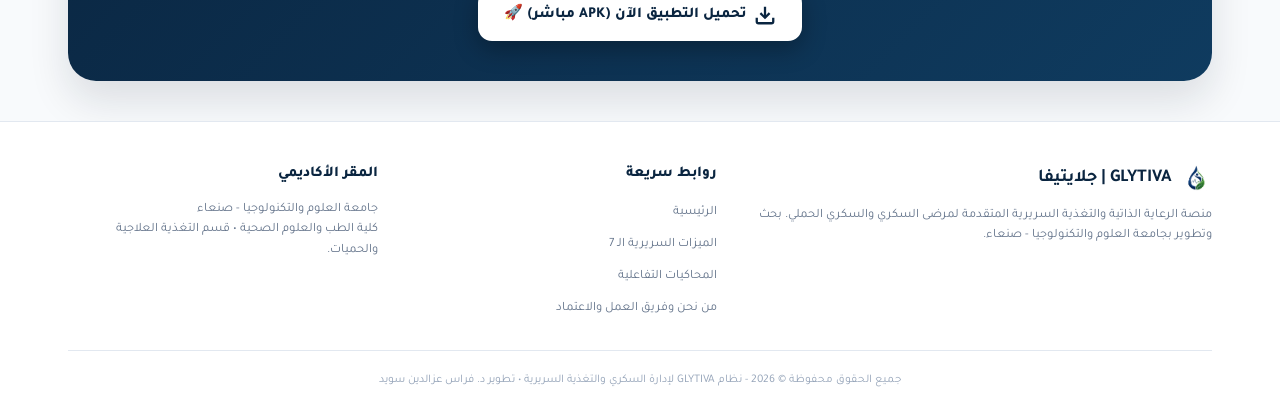
==== commit 3c729da8: "Enable direct APK release download across all download buttons" ====
--- a/index.html
+++ b/index.html
@@ -34,7 +34,7 @@
 
       <!-- Action & Mobile Toggle -->
       <div class="header-action-btns">
-        <a href="#download" class="btn-download-nav">
+        <a href="https://github.com/feras-swed/Diabetes_Nutrition_release/releases/download/v1.0.0/app-release.apk" class="btn-download-nav">
           <span>تحميل APK</span>
           <svg width="15" height="15" viewBox="0 0 24 24" fill="none" stroke="currentColor" stroke-width="2.5"><path d="M21 15v4a2 2 0 0 1-2 2H5a2 2 0 0 1-2-2v-4"/><polyline points="7 10 12 15 17 10"/><line x1="12" y1="15" x2="12" y2="3"/></svg>
         </a>
@@ -52,10 +52,10 @@
       <a href="#features"><span>الميزات السريرية الـ 7</span><span>✨</span></a>
       <a href="#interactive-suite"><span>المحاكيات التفاعلية الحية</span><span>🧮</span></a>
       <a href="about.html"><span>من نحن وفريق العمل والاعتماد</span><span>👥</span></a>
-      <button type="button" class="btn-hero-primary btn-download-trigger" style="margin-top: 6px; width: 100%; border: none; cursor: pointer; padding: 12px; font-size: 0.9rem;">
+      <a href="https://github.com/feras-swed/Diabetes_Nutrition_release/releases/download/v1.0.0/app-release.apk" class="btn-hero-primary" style="margin-top: 6px; width: 100%; text-decoration: none; padding: 12px; font-size: 0.9rem; display: inline-flex; align-items: center; justify-content: center; gap: 8px;">
         <svg width="18" height="18" viewBox="0 0 24 24" fill="none" stroke="currentColor" stroke-width="2.5"><path d="M21 15v4a2 2 0 0 1-2 2H5a2 2 0 0 1-2-2v-4"/><polyline points="7 10 12 15 17 10"/><line x1="12" y1="15" x2="12" y2="3"/></svg>
-        <span>تحميل التطبيق (قريباً بإذن الله)</span>
-      </button>
+        <span>تحميل التطبيق المباشر (APK) 🚀</span>
+      </a>
     </div>
   </header>
 
@@ -442,14 +442,14 @@
   <section class="container" id="download">
     <div class="download-cta-banner">
       <img src="assets/images/logo.png" alt="GLYTIVA Logo" style="width: 72px; height: 72px; border-radius: 50%; background: white; padding: 4px; margin-bottom: 16px; box-shadow: 0 4px 20px rgba(0,0,0,0.2);">
-      <h2>النسخة الرسمية لتطبيق GLYTIVA قادمة قريباً</h2>
+      <h2>حمّل تطبيق GLYTIVA الرسمي الآن</h2>
       <p>
-        يجري حالياً وضع اللمسات السريرية والتقنية الأخيرة لإطلاق التطبيق على المتاجر وتوفير حزمة التثبيت المباشرة (APK).
+        النسخة الرسمية المعتمدة لنظام الرعاية الذاتية والتغذية السريرية لمرضى السكري والسكري الحملي متاحة الآن للتحميل المباشر بصيغة APK لأجهزة الأندرويد.
       </p>
-      <button type="button" class="btn-hero-primary btn-download-trigger" style="background: #FFFFFF; color: var(--primary-navy); box-shadow: 0 8px 25px rgba(0,0,0,0.3); border: none; cursor: pointer;">
+      <a href="https://github.com/feras-swed/Diabetes_Nutrition_release/releases/download/v1.0.0/app-release.apk" class="btn-hero-primary" style="background: #FFFFFF; color: var(--primary-navy); box-shadow: 0 8px 25px rgba(0,0,0,0.3); border: none; text-decoration: none; display: inline-flex; align-items: center; gap: 8px;">
         <svg width="22" height="22" viewBox="0 0 24 24" fill="none" stroke="currentColor" stroke-width="2.5"><path d="M21 15v4a2 2 0 0 1-2 2H5a2 2 0 0 1-2-2v-4"/><polyline points="7 10 12 15 17 10"/><line x1="12" y1="15" x2="12" y2="3"/></svg>
-        <span>تحميل التطبيق (قريباً بإذن الله) 🚀</span>
-      </button>
+        <span>تحميل التطبيق الآن (APK مباشر) 🚀</span>
+      </a>
     </div>
   </section>
 
--- a/css/style.css
+++ b/css/style.css
@@ -923,108 +923,241 @@
 }
 
 /* --------------------------------------------------------------------------
-   Team Honor Board & Profile Spotlight (About & Contact)
+   Executive Developer Profile Spotlight (Luxury Medical-SaaS Aesthetic)
    -------------------------------------------------------------------------- */
 .developer-profile-hero {
-  background: #FFFFFF;
-  border: 1px solid var(--border-subtle);
+  background: linear-gradient(180deg, #FFFFFF 0%, #F8FAFC 100%);
+  border: 1px solid #E2E8F0;
   border-radius: var(--radius-xl);
-  padding: 28px;
-  box-shadow: var(--shadow-md);
+  padding: 32px 28px;
+  box-shadow: 0 20px 35px -12px rgba(10, 37, 64, 0.08), 0 1px 3px rgba(0, 0, 0, 0.04);
   margin-bottom: 30px;
+  position: relative;
+  overflow: hidden;
+}
+
+.developer-profile-hero::before {
+  content: '';
+  position: absolute;
+  top: 0;
+  left: 0;
+  right: 0;
+  height: 4px;
+  background: linear-gradient(90deg, #059669 0%, #0284C7 50%, #6366F1 100%);
 }
 
 .dev-hero-header {
   display: flex;
   flex-direction: column;
-  gap: 16px;
+  gap: 20px;
   align-items: center;
   text-align: center;
-  margin-bottom: 18px;
+  margin-bottom: 20px;
 }
 
 @media (min-width: 640px) {
   .dev-hero-header {
     flex-direction: row;
     text-align: right;
+    align-items: flex-start;
   }
 }
 
 .dev-avatar-box {
-  width: 84px;
-  height: 84px;
+  position: relative;
+  width: 90px;
+  height: 90px;
   border-radius: 50%;
-  background: linear-gradient(135deg, #059669 0%, #0284C7 100%);
+  background: linear-gradient(135deg, #0A2540 0%, #0F172A 100%);
   padding: 3px;
   flex-shrink: 0;
+  box-shadow: 0 10px 25px -5px rgba(10, 37, 64, 0.25), 0 0 0 1px rgba(5, 150, 105, 0.3);
 }
 
 .dev-avatar-inner {
   width: 100%;
   height: 100%;
-  background: #FFFFFF;
+  background: linear-gradient(145deg, #0F172A 0%, #1E293B 100%);
   border-radius: 50%;
   display: flex;
   align-items: center;
   justify-content: center;
-  font-size: 2.2rem;
+  color: #FFFFFF;
+}
+
+.dev-status-indicator {
+  position: absolute;
+  bottom: 2px;
+  right: 2px;
+  width: 16px;
+  height: 16px;
+  background: #10B981;
+  border: 2.5px solid #FFFFFF;
+  border-radius: 50%;
+  box-shadow: 0 0 0 2px rgba(16, 185, 129, 0.2);
+}
+
+.dev-tag-pill {
+  display: inline-flex;
+  align-items: center;
+  gap: 6px;
+  background: #ECFDF5;
+  color: #047857;
+  border: 1px solid #A7F3D0;
+  font-size: 0.76rem;
+  font-weight: 800;
+  padding: 4px 12px;
+  border-radius: var(--radius-full);
+  margin-bottom: 8px;
 }
 
 .dev-title-name {
-  font-size: 1.5rem;
+  font-size: 1.65rem;
   font-weight: 900;
   color: var(--primary-navy);
-}
-
-.dev-role-badge {
-  font-size: 0.82rem;
-  font-weight: 800;
-  color: var(--accent-emerald);
-}
-
-.dev-uni {
+  line-height: 1.25;
+  margin-bottom: 4px;
+}
+
+.dev-english-title {
+  font-family: var(--font-en);
+  font-size: 0.9rem;
+  font-weight: 700;
+  color: #0284C7;
+  letter-spacing: 0.3px;
+  margin-bottom: 10px;
+}
+
+.dev-badges-row {
+  display: flex;
+  flex-wrap: wrap;
+  gap: 8px;
+  margin-top: 8px;
+  justify-content: center;
+}
+
+@media (min-width: 640px) {
+  .dev-badges-row {
+    justify-content: flex-start;
+  }
+}
+
+.dev-meta-badge {
+  display: inline-flex;
+  align-items: center;
+  gap: 6px;
   font-size: 0.78rem;
-  color: var(--text-muted);
+  font-weight: 700;
+  padding: 4px 10px;
+  border-radius: var(--radius-sm);
+  background: #FFFFFF;
+  border: 1px solid var(--border-medium);
+  color: var(--primary-navy);
+  box-shadow: 0 1px 2px rgba(0,0,0,0.03);
+}
+
+.dev-meta-badge.emerald {
+  background: #F0FDF4;
+  border-color: #BBF7D0;
+  color: #166534;
+}
+
+.dev-meta-badge.sky {
+  background: #F0F9FF;
+  border-color: #BAE6FD;
+  color: #0369A1;
+}
+
+.dev-meta-badge.navy {
+  background: #F8FAFC;
+  border-color: #CBD5E1;
+  color: #0F172A;
+}
+
+.dev-skills-wrap {
+  display: flex;
+  flex-wrap: wrap;
+  gap: 8px;
+  margin: 18px 0;
+  padding: 14px 16px;
+  background: #FFFFFF;
+  border: 1px solid var(--border-subtle);
+  border-radius: var(--radius-md);
+}
+
+.skill-tag {
+  font-family: var(--font-en);
+  font-size: 0.74rem;
+  font-weight: 700;
+  background: #F1F5F9;
+  color: #334155;
+  padding: 3px 8px;
+  border-radius: 4px;
+  border: 1px solid #E2E8F0;
 }
 
 .dev-action-row {
   display: flex;
   flex-wrap: wrap;
+  gap: 12px;
+  margin-top: 20px;
+}
+
+.dev-btn-action {
+  flex: 1;
+  min-width: 170px;
+  display: inline-flex;
+  align-items: center;
+  justify-content: center;
   gap: 10px;
-  margin-top: 18px;
-}
-
-.btn-contact-light {
-  flex: 1;
-  min-width: 160px;
-  display: inline-flex;
-  align-items: center;
-  justify-content: center;
-  gap: 8px;
-  padding: 12px 18px;
+  padding: 13px 20px;
   border-radius: var(--radius-md);
   text-decoration: none;
+  font-family: var(--font-ar);
   font-weight: 800;
-  font-size: 0.88rem;
-  transition: all 0.2s ease;
-}
-
-.btn-contact-light.whatsapp {
-  background: #25D366;
-  color: #03200C;
-  box-shadow: 0 4px 14px rgba(37, 211, 102, 0.25);
-}
-
-.btn-contact-light.linkedin {
-  background: #0A66C2;
+  font-size: 0.92rem;
+  transition: all 0.25s cubic-bezier(0.4, 0, 0.2, 1);
+  box-shadow: 0 2px 6px rgba(0, 0, 0, 0.05);
+}
+
+.dev-btn-action.btn-wa {
+  background: linear-gradient(135deg, #059669 0%, #10B981 100%);
   color: #FFFFFF;
-  box-shadow: 0 4px 14px rgba(10, 102, 194, 0.25);
-}
-
-.btn-contact-light.email {
-  background: var(--bg-subtle);
-  color: var(--primary-navy);
-  border: 1px solid var(--border-medium);
+  box-shadow: 0 4px 14px rgba(5, 150, 105, 0.28);
+  border: 1px solid rgba(255, 255, 255, 0.15);
+}
+
+.dev-btn-action.btn-wa:hover {
+  background: linear-gradient(135deg, #047857 0%, #059669 100%);
+  transform: translateY(-2px);
+  box-shadow: 0 8px 20px rgba(5, 150, 105, 0.35);
+}
+
+.dev-btn-action.btn-li {
+  background: linear-gradient(135deg, #0077B5 0%, #0A66C2 100%);
+  color: #FFFFFF;
+  box-shadow: 0 4px 14px rgba(10, 102, 194, 0.28);
+  border: 1px solid rgba(255, 255, 255, 0.15);
+}
+
+.dev-btn-action.btn-li:hover {
+  background: linear-gradient(135deg, #005E93 0%, #0077B5 100%);
+  transform: translateY(-2px);
+  box-shadow: 0 8px 20px rgba(10, 102, 194, 0.35);
+}
+
+.dev-btn-action.btn-mail {
+  background: #FFFFFF;
+  color: var(--primary-navy);
+  border: 1px solid #CBD5E1;
+  cursor: pointer;
+}
+
+.dev-btn-action.btn-mail:hover {
+  background: #F8FAFC;
+  border-color: #94A3B8;
+  transform: translateY(-2px);
+  box-shadow: 0 6px 16px rgba(15, 23, 42, 0.08);
 }
 
 /* 12 Dietitians Grid (Light Theme) */
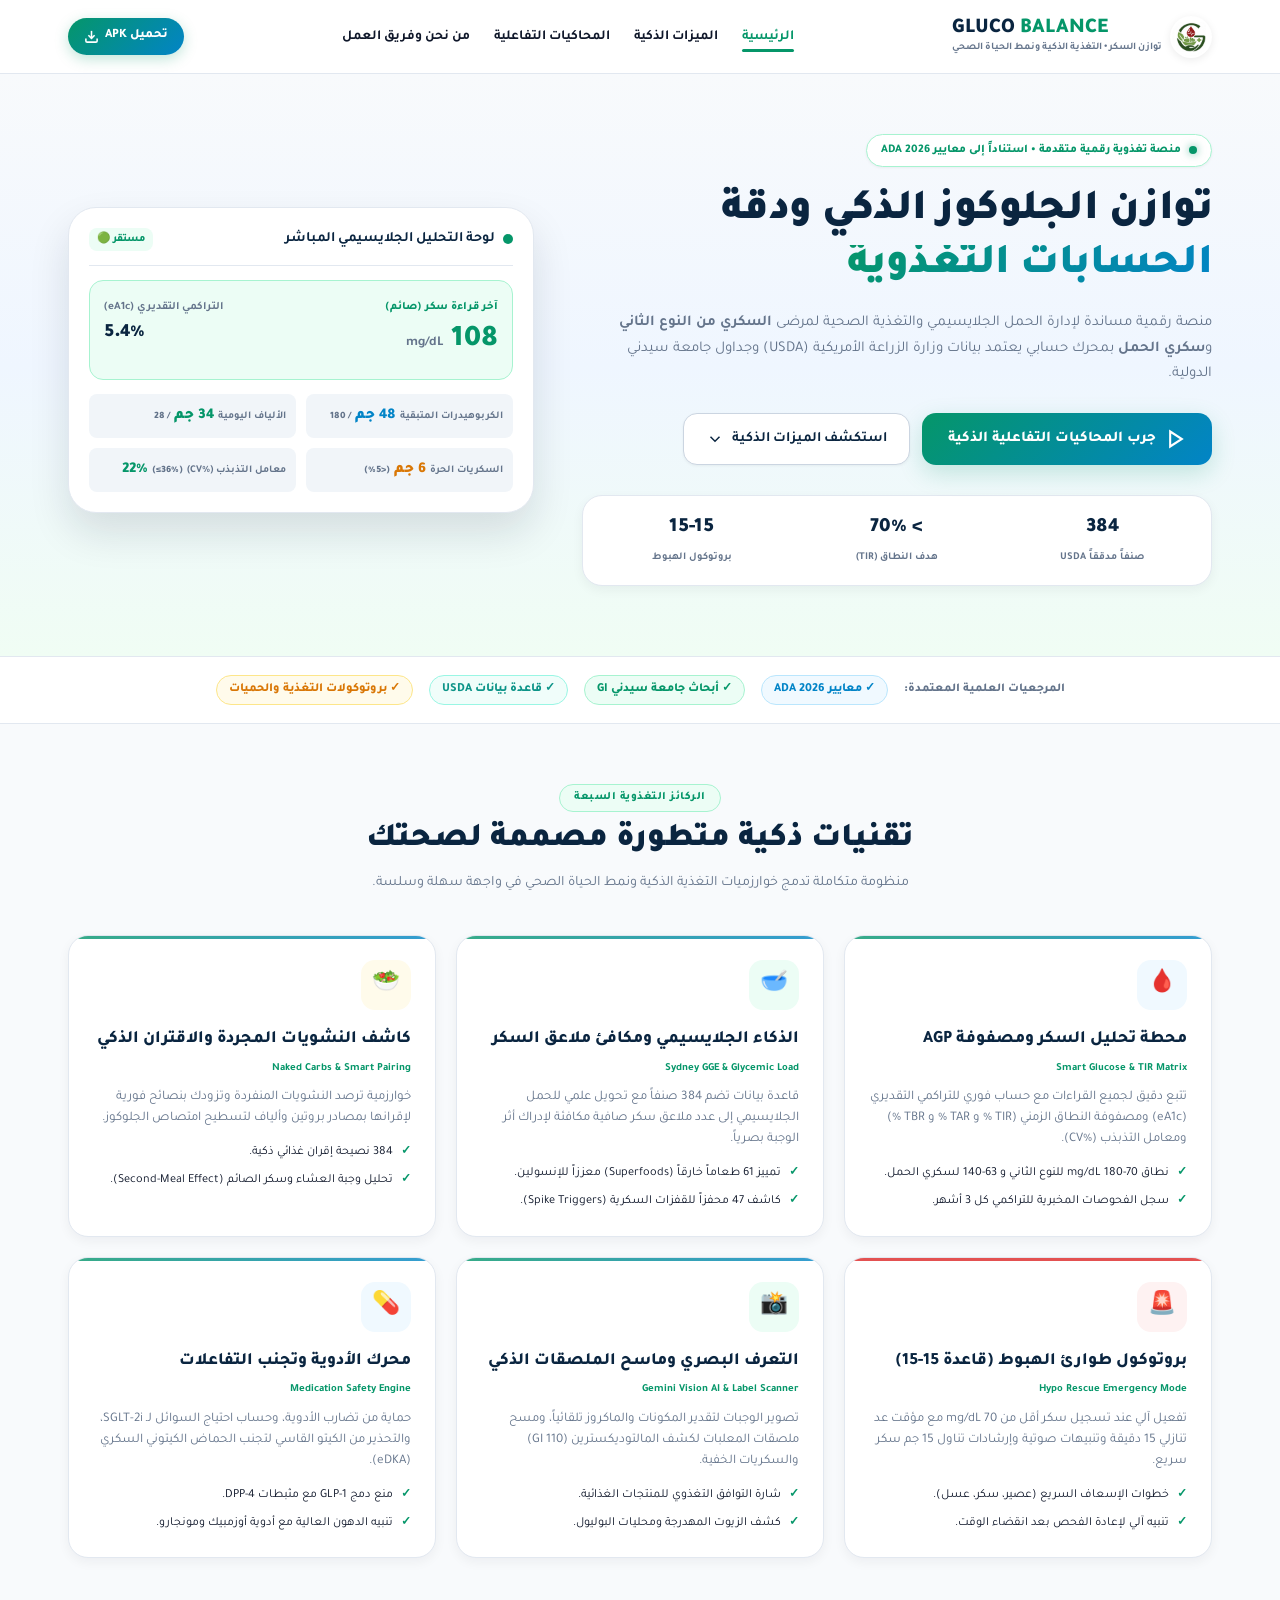
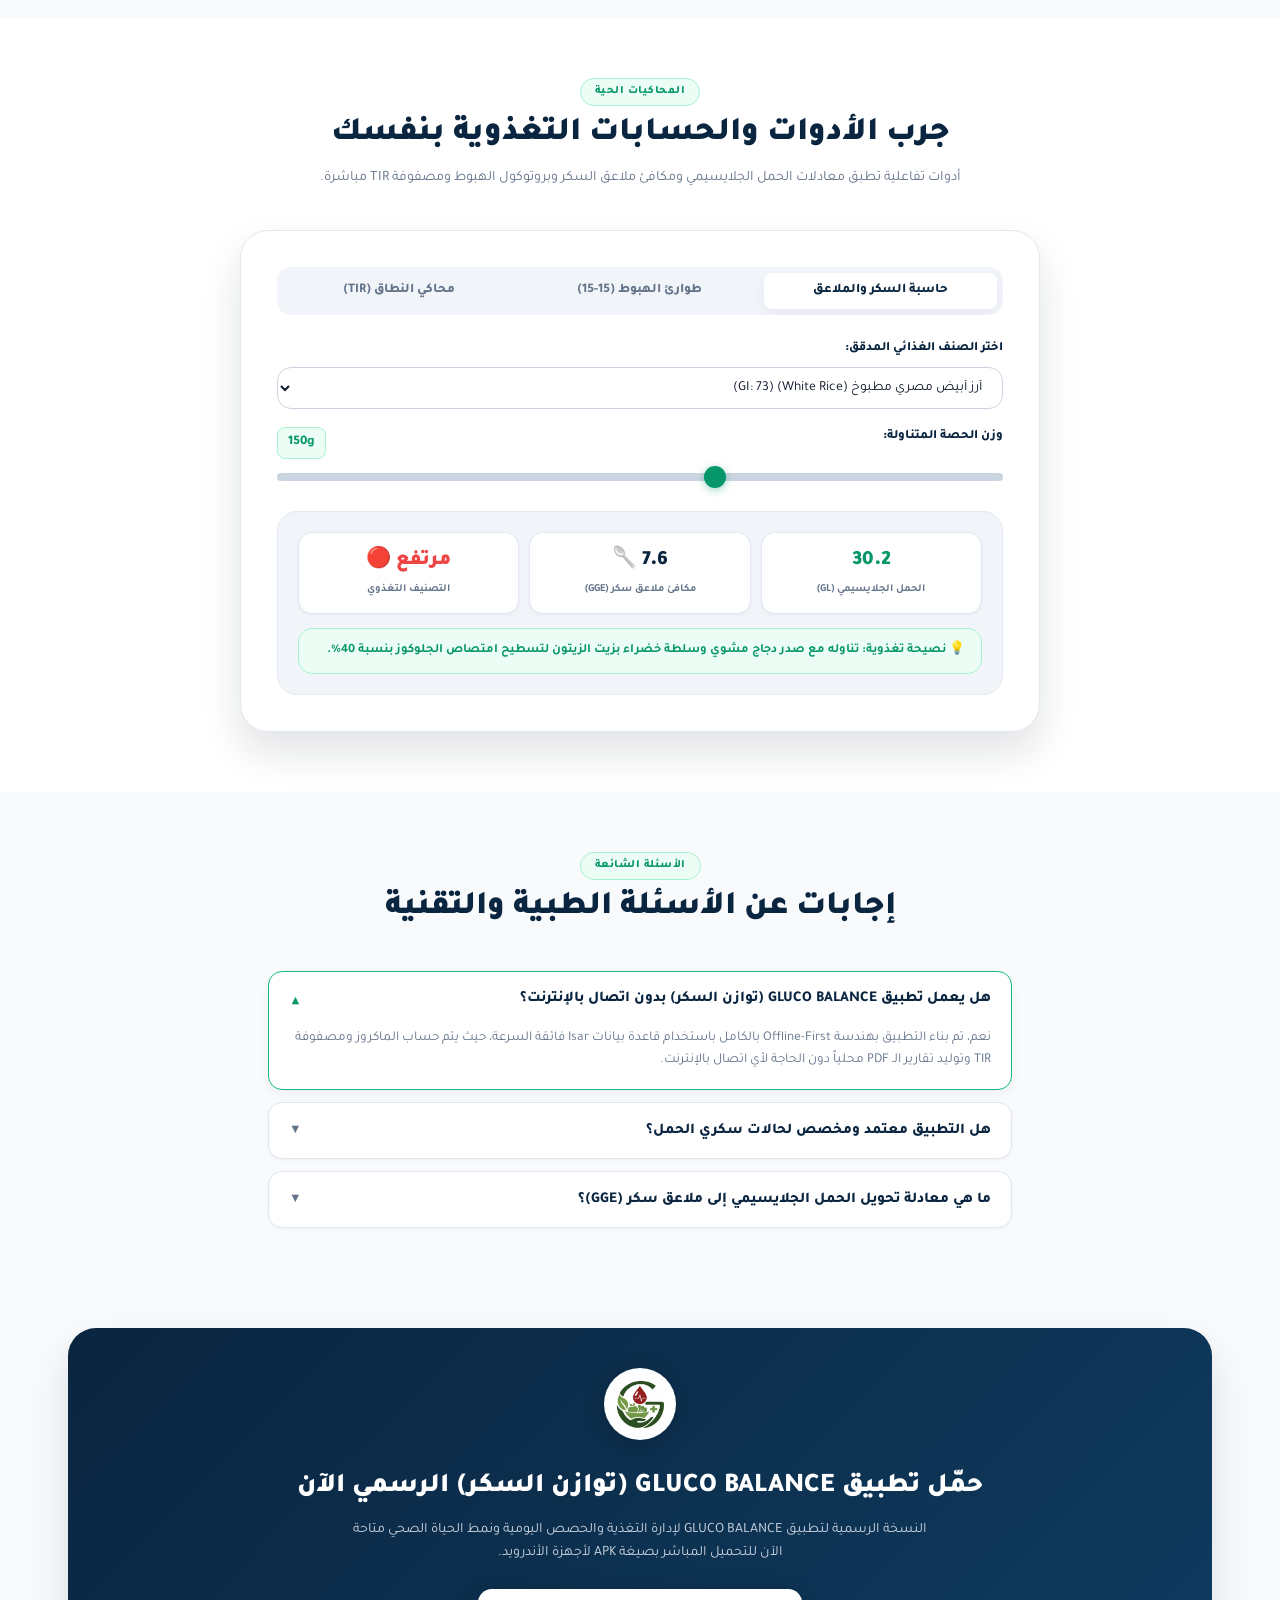
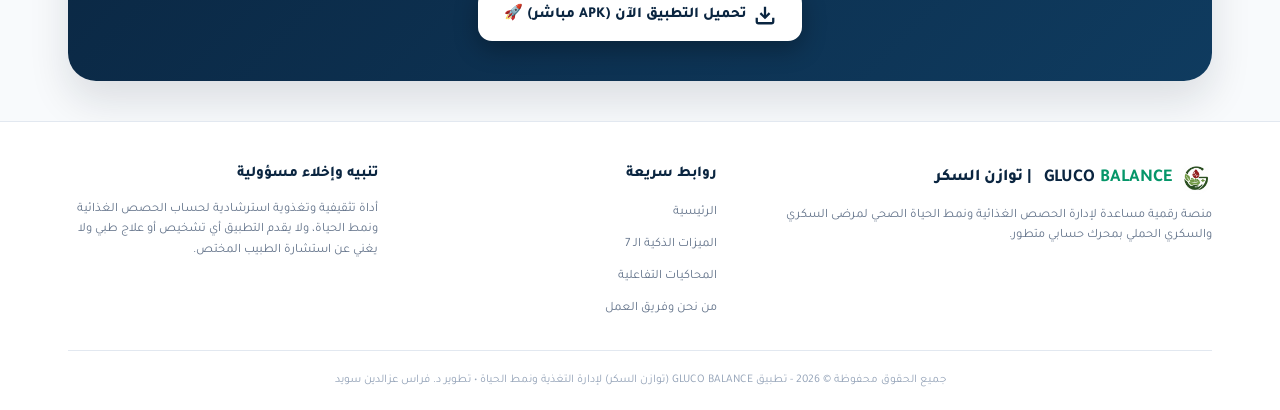
==== commit 7244d53d: "add" ====
--- a/index.html
+++ b/index.html
@@ -3,8 +3,8 @@
 <head>
   <meta charset="UTF-8">
   <meta name="viewport" content="width=device-width, initial-scale=1.0">
-  <title>GLYTIVA | جلايتيفا - منصة التغذية السريرية وإدارة السكري المتقدمة</title>
-  <meta name="description" content="النظام الطبي الأول المتكامل لإدارة سكر الدم والحمل الجلايسيمي لمرضى السكري والسكري الحملي بمعايير ADA 2026 وأبحاث جامعة سيدني">
+  <title>GLUCO BALANCE | توازن السكر - منصة التغذية الذكية وإدارة نمط حياة السكري</title>
+  <meta name="description" content="المنصة الرقمية المتكاملة لإدارة التغذية والحمل الجلايسيمي لمرضى السكري والسكري الحملي بمعايير ADA 2026 وأبحاث جامعة سيدني">
   <link rel="icon" type="image/png" href="assets/images/logo.png">
   <link rel="stylesheet" href="css/style.css">
   <link rel="stylesheet" href="css/components.css">
@@ -15,19 +15,20 @@
   <header class="site-header">
     <div class="container nav-container">
       <a href="index.html" class="brand-logo-link">
-        <img src="assets/images/logo.png" alt="GLYTIVA Logo" class="brand-logo-img">
+        <img src="assets/images/logo.png" alt="GLUCO BALANCE Logo" class="brand-logo-img">
         <div class="brand-text-group">
-          <div class="brand-name">
-            <span class="gly">GLY</span><span class="tiva">TIVA</span>
-          </div>
-          <span class="brand-tagline">جلايتيفا • إدارة السكري والتغذية السريرية</span>
+          <div class="brand-name" dir="ltr">
+            <span class="gluco">GLUCO</span>
+            <span class="balance">BALANCE</span>
+          </div>
+          <span class="brand-tagline">توازن السكر • التغذية الذكية ونمط الحياة الصحي</span>
         </div>
       </a>
 
       <!-- Desktop Nav Menu -->
       <ul class="desktop-nav-menu">
         <li><a href="index.html" class="active">الرئيسية</a></li>
-        <li><a href="#features">الميزات السريرية</a></li>
+        <li><a href="#features">الميزات الذكية</a></li>
         <li><a href="#interactive-suite">المحاكيات التفاعلية</a></li>
         <li><a href="about.html">من نحن وفريق العمل</a></li>
       </ul>
@@ -49,9 +50,9 @@
     <!-- Mobile Drawer Menu -->
     <div class="mobile-drawer" id="mobile-drawer">
       <a href="index.html" class="active"><span>الرئيسية</span><span>🏠</span></a>
-      <a href="#features"><span>الميزات السريرية الـ 7</span><span>✨</span></a>
+      <a href="#features"><span>الميزات الذكية الـ 7</span><span>✨</span></a>
       <a href="#interactive-suite"><span>المحاكيات التفاعلية الحية</span><span>🧮</span></a>
-      <a href="about.html"><span>من نحن وفريق العمل والاعتماد</span><span>👥</span></a>
+      <a href="about.html"><span>من نحن وفريق العمل</span><span>👥</span></a>
       <a href="https://github.com/feras-swed/Diabetes_Nutrition_release/releases/download/v1.0.0/app-release.apk" class="btn-hero-primary" style="margin-top: 6px; width: 100%; text-decoration: none; padding: 12px; font-size: 0.9rem; display: inline-flex; align-items: center; justify-content: center; gap: 8px;">
         <svg width="18" height="18" viewBox="0 0 24 24" fill="none" stroke="currentColor" stroke-width="2.5"><path d="M21 15v4a2 2 0 0 1-2 2H5a2 2 0 0 1-2-2v-4"/><polyline points="7 10 12 15 17 10"/><line x1="12" y1="15" x2="12" y2="3"/></svg>
         <span>تحميل التطبيق المباشر (APK) 🚀</span>
@@ -67,24 +68,24 @@
         <div class="hero-content">
           <div class="badge-ada-pill">
             <span class="pulse-indicator"></span>
-            <span>نظام سريري متقدم • متوافق 100% مع معايير ADA 2026</span>
+            <span>منصة تغذوية رقمية متقدمة • استناداً إلى معايير ADA 2026</span>
           </div>
 
           <h1 class="hero-web-title">
-            توازن الجلوكوز الذكي ودقة <span class="gradient-text">التغذية السريرية</span>
+            توازن الجلوكوز الذكي ودقة <span class="gradient-text">الحسابات التغذوية</span>
           </h1>
 
           <p class="hero-web-desc">
-            المنصة الطبية المتكاملة لإدارة مستويات سكر الدم والحمل الجلايسيمي لمرضى <strong>السكري من النوع الثاني</strong> و<strong>سكري الحمل</strong> بمحرك كيميائي حقيقي يعتمد بيانات وزارة الزراعة الأمريكية (USDA) وجداول جامعة سيدني الدولية.
+            منصة رقمية مساندة لإدارة الحمل الجلايسيمي والتغذية الصحية لمرضى <strong>السكري من النوع الثاني</strong> و<strong>سكري الحمل</strong> بمحرك حسابي يعتمد بيانات وزارة الزراعة الأمريكية (USDA) وجداول جامعة سيدني الدولية.
           </p>
 
           <div class="hero-buttons-group">
             <a href="#interactive-suite" class="btn-hero-primary">
               <svg width="20" height="20" viewBox="0 0 24 24" fill="none" stroke="currentColor" stroke-width="2.5"><polygon points="5 3 19 12 5 21 5 3"/></svg>
-              <span>جرب المحاكيات السريرية التفاعلية</span>
+              <span>جرب المحاكيات التفاعلية الذكية</span>
             </a>
             <a href="#features" class="btn-hero-secondary">
-              <span>استكشف الميزات السريرية</span>
+              <span>استكشف الميزات الذكية</span>
               <svg width="18" height="18" viewBox="0 0 24 24" fill="none" stroke="currentColor" stroke-width="2"><polyline points="6 9 12 15 18 9"/></svg>
             </a>
           </div>
@@ -161,7 +162,7 @@
       <span style="font-size: 0.82rem; font-weight: 800; color: #0284C7; background: #F0F9FF; padding: 4px 12px; border-radius: 999px; border: 1px solid #BAE6FD;">✓ معايير ADA 2026</span>
       <span style="font-size: 0.82rem; font-weight: 800; color: #059669; background: #ECFDF5; padding: 4px 12px; border-radius: 999px; border: 1px solid #A7F3D0;">✓ أبحاث جامعة سيدني GI</span>
       <span style="font-size: 0.82rem; font-weight: 800; color: #0D9488; background: #F0FDFA; padding: 4px 12px; border-radius: 999px; border: 1px solid #99F6E4;">✓ قاعدة بيانات USDA</span>
-      <span style="font-size: 0.82rem; font-weight: 800; color: #D97706; background: #FFFBEB; padding: 4px 12px; border-radius: 999px; border: 1px solid #FDE68A;">✓ جامعة العلوم والتكنولوجيا</span>
+      <span style="font-size: 0.82rem; font-weight: 800; color: #D97706; background: #FFFBEB; padding: 4px 12px; border-radius: 999px; border: 1px solid #FDE68A;">✓ بروتوكولات التغذية والحميات</span>
     </div>
   </section>
 
@@ -169,10 +170,10 @@
   <section class="section-wrapper bg-subtle" id="features">
     <div class="container">
       <div class="section-title-wrap">
-        <span class="section-tag-pill">الأعمدة السريرية السبعة</span>
-        <h2 class="section-main-heading">تقنيات طبية متطورة مصممة لصحتك</h2>
+        <span class="section-tag-pill">الركائز التغذوية السبعة</span>
+        <h2 class="section-main-heading">تقنيات ذكية متطورة مصممة لصحتك</h2>
         <p class="section-sub-desc">
-          منظومة متكاملة تدمج خوارزميات التغذية السريرية والذكاء الاصطناعي في واجهة سهلة وسلسة.
+          منظومة متكاملة تدمج خوارزميات التغذية الذكية ونمط الحياة الصحي في واجهة سهلة وسلسة.
         </p>
       </div>
 
@@ -214,7 +215,7 @@
             خوارزمية ترصد النشويات المنفردة وتزودك بنصائح فورية لإقرانها بمصادر بروتين وألياف لتسطيح امتصاص الجلوكوز.
           </p>
           <ul class="card-bullet-list">
-            <li><span class="check">✓</span><span>384 نصيحة إقران سريرية مخصصة.</span></li>
+            <li><span class="check">✓</span><span>384 نصيحة إقران غذائي ذكية.</span></li>
             <li><span class="check">✓</span><span>تحليل وجبة العشاء وسكر الصائم (Second-Meal Effect).</span></li>
           </ul>
         </div>
@@ -242,7 +243,7 @@
             تصوير الوجبات لتقدير المكونات والماكروز تلقائياً، ومسح ملصقات المعلبات لكشف المالتوديكسترين (GI 110) والسكريات الخفية.
           </p>
           <ul class="card-bullet-list">
-            <li><span class="check">✓</span><span>شارة أمان سريرية للمنتجات الغذائية.</span></li>
+            <li><span class="check">✓</span><span>شارة التوافق التغذوي للمنتجات الغذائية.</span></li>
             <li><span class="check">✓</span><span>كشف الزيوت المهدرجة ومحليات البوليول.</span></li>
           </ul>
         </div>
@@ -269,7 +270,7 @@
     <div class="container">
       <div class="section-title-wrap">
         <span class="section-tag-pill">المحاكيات الحية</span>
-        <h2 class="section-main-heading">جرب الخوارزميات السريرية بنفسك</h2>
+        <h2 class="section-main-heading">جرب الأدوات والحسابات التغذوية بنفسك</h2>
         <p class="section-sub-desc">
           أدوات تفاعلية تطبق معادلات الحمل الجلايسيمي ومكافئ ملاعق السكر وبروتوكول الهبوط ومصفوفة TIR مباشرة.
         </p>
@@ -310,11 +311,11 @@
               </div>
               <div class="metric-card-light">
                 <span class="val" id="calc-category-val">منخفض 🟢</span>
-                <span class="lbl">التصنيف السريري</span>
+                <span class="lbl">التصنيف التغذوي</span>
               </div>
             </div>
             <div class="pairing-alert-pill" id="calc-pairing-text">
-              💡 جاري حساب نصيحة الإقران السريري...
+              💡 جاري حساب نصيحة الإقران الغذائي...
             </div>
           </div>
         </div>
@@ -407,7 +408,7 @@
       <div class="light-accordion-group">
         <div class="light-accordion-card active">
           <button class="light-accordion-header">
-            <span>هل يعمل تطبيق GLYTIVA بدون اتصال بالإنترنت؟</span>
+            <span>هل يعمل تطبيق GLUCO BALANCE (توازن السكر) بدون اتصال بالإنترنت؟</span>
             <span class="arrow">▼</span>
           </button>
           <div class="light-accordion-body">
@@ -441,10 +442,10 @@
   <!-- CTA Download Section -->
   <section class="container" id="download">
     <div class="download-cta-banner">
-      <img src="assets/images/logo.png" alt="GLYTIVA Logo" style="width: 72px; height: 72px; border-radius: 50%; background: white; padding: 4px; margin-bottom: 16px; box-shadow: 0 4px 20px rgba(0,0,0,0.2);">
-      <h2>حمّل تطبيق GLYTIVA الرسمي الآن</h2>
+      <img src="assets/images/logo.png" alt="GLUCO BALANCE Logo" style="width: 72px; height: 72px; border-radius: 50%; background: white; padding: 4px; margin-bottom: 16px; box-shadow: 0 4px 20px rgba(0,0,0,0.2);">
+      <h2>حمّل تطبيق GLUCO BALANCE (توازن السكر) الرسمي الآن</h2>
       <p>
-        النسخة الرسمية المعتمدة لنظام الرعاية الذاتية والتغذية السريرية لمرضى السكري والسكري الحملي متاحة الآن للتحميل المباشر بصيغة APK لأجهزة الأندرويد.
+        النسخة الرسمية لتطبيق GLUCO BALANCE لإدارة التغذية والحصص اليومية ونمط الحياة الصحي متاحة الآن للتحميل المباشر بصيغة APK لأجهزة الأندرويد.
       </p>
       <a href="https://github.com/feras-swed/Diabetes_Nutrition_release/releases/download/v1.0.0/app-release.apk" class="btn-hero-primary" style="background: #FFFFFF; color: var(--primary-navy); box-shadow: 0 8px 25px rgba(0,0,0,0.3); border: none; text-decoration: none; display: inline-flex; align-items: center; gap: 8px;">
         <svg width="22" height="22" viewBox="0 0 24 24" fill="none" stroke="currentColor" stroke-width="2.5"><path d="M21 15v4a2 2 0 0 1-2 2H5a2 2 0 0 1-2-2v-4"/><polyline points="7 10 12 15 17 10"/><line x1="12" y1="15" x2="12" y2="3"/></svg>
@@ -459,11 +460,12 @@
       <div class="footer-top-grid">
         <div class="footer-col">
           <div style="display: flex; align-items: center; gap: 8px; margin-bottom: 12px;">
-            <img src="assets/images/logo.png" alt="GLYTIVA" style="width: 32px; height: 32px; border-radius: 50%;">
-            <strong style="font-size: 1.2rem; color: var(--primary-navy);">GLYTIVA | جلايتيفا</strong>
+            <img src="assets/images/logo.png" alt="GLUCO BALANCE" style="width: 32px; height: 32px; border-radius: 50%;">
+            <strong style="font-size: 1.2rem; display: inline-flex; align-items: center; gap: 5px; direction: ltr;"><span style="color:var(--primary-navy);">GLUCO</span><span style="color:var(--accent-emerald);">BALANCE</span></strong>
+            <span style="font-size: 1.1rem; font-weight: 800; color: var(--primary-navy); margin-right: 4px;">| توازن السكر</span>
           </div>
           <p style="font-size: 0.85rem; color: var(--text-muted); line-height: 1.6;">
-            منصة الرعاية الذاتية والتغذية السريرية المتقدمة لمرضى السكري والسكري الحملي. بحث وتطوير بجامعة العلوم والتكنولوجيا - صنعاء.
+            منصة رقمية مساعدة لإدارة الحصص الغذائية ونمط الحياة الصحي لمرضى السكري والسكري الحملي بمحرك حسابي متطور.
           </p>
         </div>
 
@@ -471,23 +473,22 @@
           <h4>روابط سريعة</h4>
           <ul class="footer-links">
             <li><a href="index.html">الرئيسية</a></li>
-            <li><a href="#features">الميزات السريرية الـ 7</a></li>
+            <li><a href="#features">الميزات الذكية الـ 7</a></li>
             <li><a href="#interactive-suite">المحاكيات التفاعلية</a></li>
-            <li><a href="about.html">من نحن وفريق العمل والاعتماد</a></li>
+            <li><a href="about.html">من نحن وفريق العمل</a></li>
           </ul>
         </div>
 
         <div class="footer-col">
-          <h4>المقر الأكاديمي</h4>
+          <h4>تنبيه وإخلاء مسؤولية</h4>
           <p style="font-size: 0.85rem; color: var(--text-muted); line-height: 1.6;">
-            جامعة العلوم والتكنولوجيا - صنعاء<br>
-            كلية الطب والعلوم الصحية • قسم التغذية العلاجية والحميات.
+            أداة تثقيفية وتغذوية استرشادية لحساب الحصص الغذائية ونمط الحياة، ولا يقدم التطبيق أي تشخيص أو علاج طبي ولا يغني عن استشارة الطبيب المختص.
           </p>
         </div>
       </div>
 
       <div class="footer-bottom-bar">
-        جميع الحقوق محفوظة © 2026 - نظام GLYTIVA لإدارة السكري والتغذية السريرية • تطوير د. فراس عزالدين سويد
+        جميع الحقوق محفوظة © 2026 - تطبيق GLUCO BALANCE (توازن السكر) لإدارة التغذية ونمط الحياة • تطوير د. فراس عزالدين سويد
       </div>
     </div>
   </footer>
--- a/css/style.css
+++ b/css/style.css
@@ -156,7 +156,10 @@
   font-weight: 900;
   line-height: 1.1;
   display: flex;
-  align-items: center;
+  flex-direction: row;
+  direction: ltr; /* English brand name must always flow Left-To-Right */
+  align-items: center;
+  gap: 5px;
   white-space: nowrap;
 }
 
@@ -166,11 +169,13 @@
   }
 }
 
-.brand-name .gly {
-  color: var(--primary-navy);
-}
-
-.brand-name .tiva {
+.brand-name .gly,
+.brand-name .gluco {
+  color: var(--primary-navy);
+}
+
+.brand-name .tiva,
+.brand-name .balance {
   color: var(--accent-emerald);
 }
 
